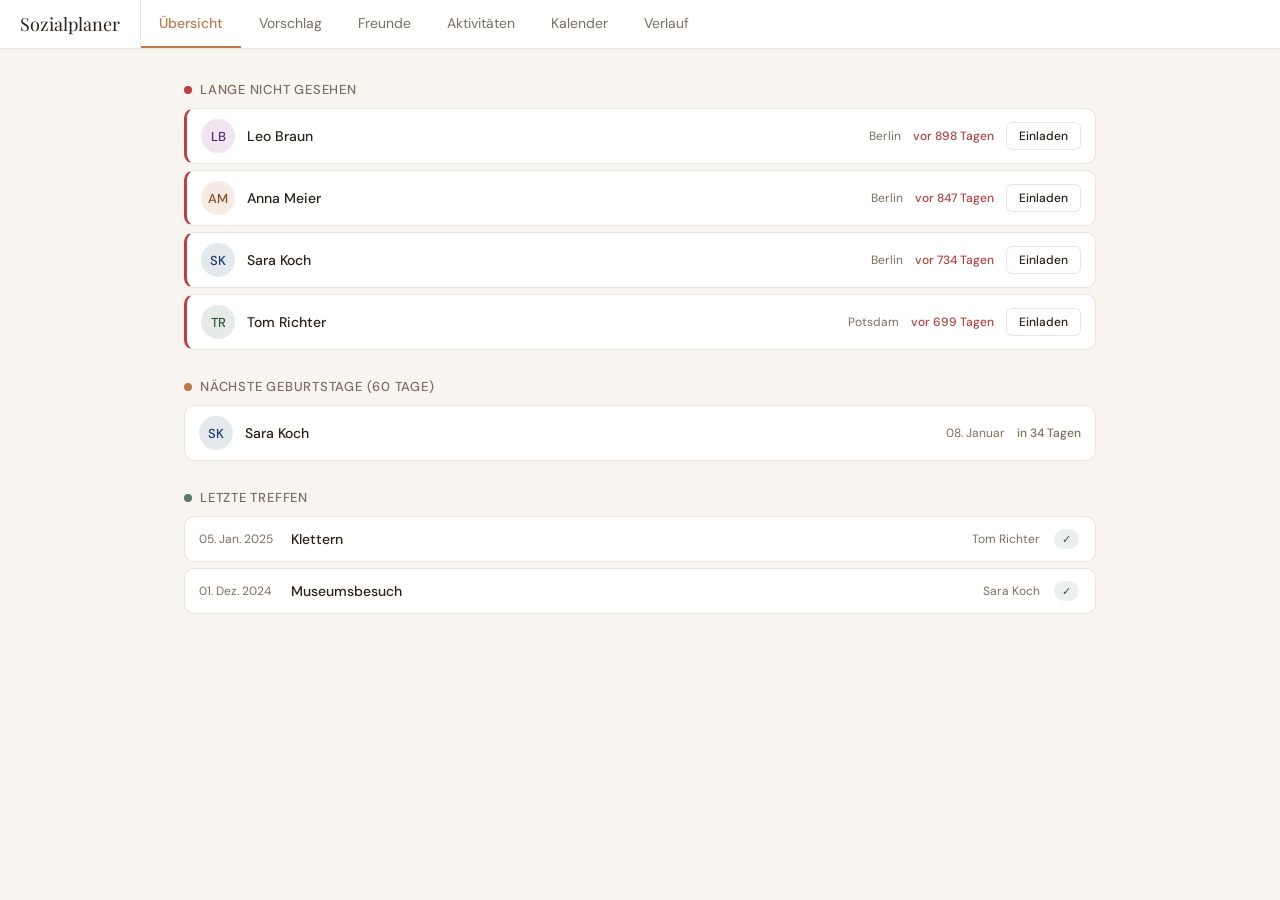
==== social_planner.html @ 6b5e1352 "Sozialplaner App" ====
<!DOCTYPE html>
<html lang="de">
<head>
<meta charset="UTF-8">
<meta name="viewport" content="width=device-width, initial-scale=1.0">
<title>Sozialplaner</title>
<link href="https://fonts.googleapis.com/css2?family=Playfair+Display:wght@400;500&family=DM+Sans:wght@300;400;500&display=swap" rel="stylesheet">
<style>
  :root {
    --bg:#f8f5f0;--surface:#ffffff;--surface2:#f2ede6;
    --border:rgba(60,50,30,0.12);--text:#2a2218;--muted:#7a6e5f;
    --accent:#c0784a;--accent2:#5a7a6a;--accent3:#4a6a8a;
    --danger:#b84040;--warn:#9a6a10;--radius:12px;
    --shadow:0 2px 16px rgba(60,40,10,0.08);
  }
  *{box-sizing:border-box;margin:0;padding:0;}
  body{font-family:'DM Sans',sans-serif;background:var(--bg);color:var(--text);min-height:100vh;}
  nav{background:var(--surface);border-bottom:1px solid var(--border);display:flex;gap:0;position:sticky;top:0;z-index:100;overflow-x:auto;}
  nav button{font-family:'DM Sans',sans-serif;font-size:14px;font-weight:400;padding:14px 18px;border:none;background:none;cursor:pointer;color:var(--muted);border-bottom:2px solid transparent;transition:all .2s;white-space:nowrap;}
  nav button.active{color:var(--accent);border-bottom-color:var(--accent);font-weight:500;}
  nav button:hover:not(.active){color:var(--text);}
  .app-title{font-family:'Playfair Display',serif;font-size:18px;padding:12px 20px;color:var(--text);border-right:1px solid var(--border);display:flex;align-items:center;white-space:nowrap;}
  .page{display:none;padding:24px;max-width:960px;margin:0 auto;}
  .page.active{display:block;}
  .card{background:var(--surface);border:1px solid var(--border);border-radius:var(--radius);padding:20px;box-shadow:var(--shadow);}
  .card-grid{display:grid;grid-template-columns:repeat(auto-fill,minmax(280px,1fr));gap:16px;margin-top:16px;}
  .form-row{display:grid;grid-template-columns:1fr 1fr;gap:12px;margin-bottom:12px;}
  .form-row.full{grid-template-columns:1fr;}
  label{font-size:12px;color:var(--muted);display:block;margin-bottom:4px;font-weight:500;letter-spacing:.03em;text-transform:uppercase;}
  input,select,textarea{width:100%;font-family:'DM Sans',sans-serif;font-size:14px;padding:9px 12px;border:1px solid var(--border);border-radius:8px;background:var(--surface2);color:var(--text);outline:none;transition:border-color .2s;}
  input:focus,select:focus,textarea:focus{border-color:var(--accent);background:var(--surface);}
  textarea{resize:vertical;min-height:72px;}
  .btn{font-family:'DM Sans',sans-serif;font-size:14px;font-weight:500;padding:9px 18px;border-radius:8px;border:1.5px solid var(--border);background:var(--surface);color:var(--text);cursor:pointer;transition:all .15s;}
  .btn:hover{background:var(--surface2);border-color:var(--accent);}
  .btn-primary{background:var(--accent);color:white;border-color:var(--accent);}
  .btn-primary:hover{background:#a8663c;border-color:#a8663c;}
  .btn-sm{font-size:12px;padding:5px 12px;border-radius:6px;}
  .btn-danger{color:var(--danger);border-color:rgba(180,60,60,.25);}
  .btn-danger:hover{background:rgba(180,60,60,.06);}
  .btn-ghost{border-color:transparent;background:none;color:var(--muted);}
  .btn-ghost:hover{background:var(--surface2);color:var(--text);border-color:var(--border);}
  .tag{display:inline-block;font-size:11px;padding:3px 8px;border-radius:20px;margin:2px;font-weight:500;}
  .tag-orange{background:rgba(192,120,74,.12);color:#8a4a20;}
  .tag-green{background:rgba(90,122,106,.12);color:#2a5a3a;}
  .tag-blue{background:rgba(74,106,138,.12);color:#1a3a6a;}
  .tag-gray{background:var(--surface2);color:var(--muted);}
  .tag-red{background:rgba(184,64,64,.10);color:#8a1a1a;}
  .tag-yellow{background:rgba(154,106,16,.10);color:#7a4a08;}
  .person-card{position:relative;}
  .person-avatar{width:40px;height:40px;border-radius:50%;display:flex;align-items:center;justify-content:center;font-weight:500;font-size:15px;margin-bottom:10px;}
  .person-name{font-size:16px;font-weight:500;margin-bottom:2px;}
  .person-meta{font-size:12px;color:var(--muted);line-height:1.8;}
  .person-actions{display:flex;gap:8px;margin-top:12px;flex-wrap:wrap;}
  .activity-title{font-family:'Playfair Display',serif;font-size:18px;margin-bottom:4px;}
  .activity-meta{font-size:12px;color:var(--muted);display:flex;flex-wrap:wrap;gap:12px;margin-bottom:10px;}
  .suggest-hero{text-align:center;padding:28px 24px 12px;}
  .suggest-hero h2{font-family:'Playfair Display',serif;font-size:26px;margin-bottom:6px;}
  .suggest-hero p{color:var(--muted);font-size:14px;}
  .suggest-controls{display:flex;gap:12px;justify-content:center;flex-wrap:wrap;margin:16px 0;}
  .suggest-controls input,.suggest-controls select{max-width:200px;}
  .result-box{background:var(--surface);border:1.5px solid var(--accent);border-radius:var(--radius);padding:24px;margin-top:24px;}
  .result-activity{font-family:'Playfair Display',serif;font-size:22px;color:var(--accent);margin-bottom:16px;}
  .result-people{display:flex;flex-wrap:wrap;gap:10px;margin-top:12px;}
  .person-chip{display:flex;align-items:center;gap:8px;background:var(--surface2);border:1px solid var(--border);border-radius:20px;padding:6px 12px 6px 8px;font-size:13px;cursor:pointer;transition:all .15s;}
  .person-chip:hover{border-color:var(--accent);background:rgba(192,120,74,.06);}
  .chip-avatar{width:26px;height:26px;border-radius:50%;display:flex;align-items:center;justify-content:center;font-size:10px;font-weight:500;}
  .cal-grid{display:grid;grid-template-columns:repeat(7,1fr);gap:6px;}
  .cal-day-name{text-align:center;font-size:11px;color:var(--muted);font-weight:500;padding:4px 0;text-transform:uppercase;letter-spacing:.05em;}
  .cal-day{min-height:64px;border-radius:8px;border:1px solid var(--border);background:var(--surface);padding:6px;font-size:12px;cursor:pointer;transition:border-color .2s;}
  .cal-day:hover{border-color:var(--accent);}
  .cal-day .day-num{font-weight:500;font-size:13px;margin-bottom:4px;}
  .cal-day.today{border-color:var(--accent);}
  .cal-day.other-month{background:var(--surface2);opacity:.5;}
  .cal-day.has-event{background:rgba(192,120,74,.06);}
  .cal-event{background:var(--accent);color:white;border-radius:4px;padding:1px 5px;font-size:10px;margin-bottom:2px;white-space:nowrap;overflow:hidden;text-overflow:ellipsis;}
  .modal-bg{display:none;position:fixed;inset:0;background:rgba(0,0,0,.35);z-index:200;align-items:center;justify-content:center;}
  .modal-bg.open{display:flex;}
  .modal{background:var(--surface);border-radius:var(--radius);padding:28px;max-width:540px;width:95%;max-height:90vh;overflow-y:auto;box-shadow:0 8px 40px rgba(0,0,0,.18);}
  .modal-title{font-family:'Playfair Display',serif;font-size:20px;margin-bottom:20px;}
  .modal-actions{display:flex;gap:10px;justify-content:flex-end;margin-top:20px;flex-wrap:wrap;}
  .section-header{display:flex;justify-content:space-between;align-items:center;margin-bottom:4px;}
  .section-title{font-family:'Playfair Display',serif;font-size:22px;}
  .section-sub{font-size:13px;color:var(--muted);margin-bottom:20px;}
  .days-toggle{display:flex;gap:6px;flex-wrap:wrap;}
  .day-btn{padding:5px 10px;font-size:12px;border-radius:20px;border:1px solid var(--border);background:none;cursor:pointer;font-family:'DM Sans',sans-serif;color:var(--muted);transition:all .15s;}
  .day-btn.sel{background:var(--accent2);color:white;border-color:var(--accent2);}
  .av-0{background:rgba(192,120,74,.15);color:#8a4a20;}
  .av-1{background:rgba(90,122,106,.15);color:#2a5a3a;}
  .av-2{background:rgba(74,106,138,.15);color:#1a3a6a;}
  .av-3{background:rgba(150,90,150,.15);color:#5a2a7a;}
  .av-4{background:rgba(180,140,60,.15);color:#7a5a10;}
  .empty-state{text-align:center;padding:40px;color:var(--muted);font-size:14px;}
  .info-row{display:flex;justify-content:space-between;font-size:13px;padding:6px 0;border-bottom:1px solid var(--border);}
  .info-row:last-child{border-bottom:none;}
  .info-label{color:var(--muted);}
  .badge{display:inline-block;font-size:11px;padding:2px 8px;border-radius:4px;font-weight:500;}
  .badge-partner{background:rgba(90,122,106,.12);color:#2a5a3a;}
  .badge-solo{background:rgba(74,106,138,.12);color:#1a3a6a;}
  /* DASHBOARD */
  .dash-section{margin-bottom:28px;}
  .dash-title{font-size:13px;font-weight:500;color:var(--muted);letter-spacing:.06em;text-transform:uppercase;margin-bottom:10px;display:flex;align-items:center;gap:8px;}
  .overdue-list{display:flex;flex-direction:column;gap:6px;}
  .overdue-row{display:flex;align-items:center;gap:12px;background:var(--surface);border:1px solid var(--border);border-radius:10px;padding:10px 14px;transition:border-color .15s;}
  .overdue-row:hover{border-color:var(--accent);}
  .overdue-row.urgent{border-left:3px solid var(--danger);}
  .overdue-row.warn{border-left:3px solid #d4960a;}
  .overdue-name{font-size:14px;font-weight:500;flex:1;}
  .overdue-city{font-size:12px;color:var(--muted);}
  .overdue-days{font-size:12px;font-weight:500;}
  .overdue-days.urgent{color:var(--danger);}
  .overdue-days.warn{color:var(--warn);}
  .overdue-days.ok{color:var(--muted);}
  /* LOG */
  .log-entry{border:1px solid var(--border);border-radius:10px;padding:14px;margin-bottom:10px;background:var(--surface);}
  .log-entry.done{opacity:.55;}
  .log-date{font-size:12px;color:var(--muted);margin-bottom:3px;}
  .log-activity{font-weight:500;font-size:14px;margin-bottom:3px;}
  .log-people{font-size:12px;color:var(--muted);}
  .log-note{font-size:13px;margin-top:6px;padding-top:6px;border-top:1px solid var(--border);}
  .log-actions{display:flex;gap:8px;margin-top:10px;align-items:center;}
  .check-done{width:16px;height:16px;accent-color:var(--accent2);cursor:pointer;}
</style>
</head>
<body>
<nav>
  <div class="app-title">Sozialplaner</div>
  <button class="active" onclick="switchPage('home',this)">Übersicht</button>
  <button onclick="switchPage('suggest',this)">Vorschlag</button>
  <button onclick="switchPage('friends',this)">Freunde</button>
  <button onclick="switchPage('activities',this)">Aktivitäten</button>
  <button onclick="switchPage('calendar',this)">Kalender</button>
  <button onclick="switchPage('log',this)">Verlauf</button>
</nav>

<!-- HOME -->
<div id="page-home" class="page active">
  <div style="padding-top:8px;">
    <div class="dash-section">
      <div class="dash-title"><span style="width:8px;height:8px;border-radius:50%;background:var(--danger);display:inline-block;"></span>Lange nicht gesehen</div>
      <div id="overdue-list" class="overdue-list"></div>
    </div>
    <div class="dash-section">
      <div class="dash-title"><span style="width:8px;height:8px;border-radius:50%;background:var(--accent);display:inline-block;"></span>Nächste Geburtstage (60 Tage)</div>
      <div id="bday-list" class="overdue-list"></div>
    </div>
    <div class="dash-section">
      <div class="dash-title"><span style="width:8px;height:8px;border-radius:50%;background:var(--accent2);display:inline-block;"></span>Letzte Treffen</div>
      <div id="recent-list" class="overdue-list"></div>
    </div>
  </div>
</div>

<!-- SUGGEST -->
<div id="page-suggest" class="page">
  <div class="suggest-hero">
    <h2>Was machen wir heute?</h2>
    <p>Gib ein Datum ein und lass dich überraschen.</p>
  </div>
  <div class="suggest-controls">
    <div><label>Datum</label><input type="date" id="s-date"/></div>
    <div><label>Energie</label><select id="s-energy"><option value="">Egal</option><option value="low">Entspannt</option><option value="medium">Aktiv</option><option value="high">Aufwändig</option></select></div>
    <div><label>Budget (max €)</label><input type="number" id="s-budget" placeholder="z.B. 50" style="max-width:120px;"/></div>
    <div style="display:flex;flex-direction:column;justify-content:flex-end;">
      <label style="display:flex;align-items:center;gap:8px;cursor:pointer;text-transform:none;letter-spacing:0;font-size:13px;color:var(--text);">
        <input type="checkbox" id="s-prioritize" style="width:auto;accent-color:var(--accent);" checked>
        Lange nicht gesehen priorisieren
      </label>
    </div>
  </div>
  <div style="text-align:center;">
    <button class="btn btn-primary" onclick="generateSuggestion()">Vorschlag generieren</button>
  </div>
  <div id="suggest-result" style="display:none;" class="result-box">
    <div id="res-activity" class="result-activity"></div>
    <div style="display:grid;grid-template-columns:1fr 1fr;gap:16px;margin-bottom:16px;">
      <div>
        <div class="info-row"><span class="info-label">Ort</span><span id="res-location"></span></div>
        <div class="info-row"><span class="info-label">Budget</span><span id="res-budget"></span></div>
        <div class="info-row"><span class="info-label">Personen</span><span id="res-persons"></span></div>
        <div class="info-row"><span class="info-label">Energie</span><span id="res-energy-lbl"></span></div>
      </div>
      <div>
        <div style="font-size:12px;color:var(--muted);margin-bottom:6px;font-weight:500;letter-spacing:.03em;text-transform:uppercase;">Todos</div>
        <div id="res-todos" style="font-size:13px;line-height:1.8;"></div>
      </div>
    </div>
    <div style="display:flex;justify-content:space-between;align-items:center;margin-bottom:8px;">
      <div style="font-size:12px;color:var(--muted);font-weight:500;letter-spacing:.03em;text-transform:uppercase;">Einzuladen <span style="font-weight:400;font-size:11px;">— klicken zum Tauschen</span></div>
      <button class="btn btn-ghost btn-sm" onclick="generateSuggestion()">↺ Neu würfeln</button>
    </div>
    <div id="res-people" class="result-people"></div>
    <div style="margin-top:16px;display:flex;gap:10px;justify-content:flex-end;">
      <button class="btn btn-sm btn-primary" onclick="saveToCalendar()">In Kalender eintragen</button>
    </div>
  </div>
</div>

<!-- FRIENDS -->
<div id="page-friends" class="page">
  <div class="section-header">
    <div><div class="section-title">Freunde</div><div class="section-sub">Alle Kontakte.</div></div>
    <button class="btn btn-primary" onclick="openPersonModal()">+ Hinzufügen</button>
  </div>
  <div id="friends-grid" class="card-grid"></div>
</div>

<!-- ACTIVITIES -->
<div id="page-activities" class="page">
  <div class="section-header">
    <div><div class="section-title">Aktivitäten</div><div class="section-sub">Ideen für gemeinsame Unternehmungen.</div></div>
    <button class="btn btn-primary" onclick="openActivityModal()">+ Hinzufügen</button>
  </div>
  <div id="activities-grid" class="card-grid"></div>
</div>

<!-- CALENDAR -->
<div id="page-calendar" class="page">
  <div style="display:flex;justify-content:space-between;align-items:center;margin-bottom:16px;">
    <button class="btn btn-sm" onclick="calPrev()">← Zurück</button>
    <div class="section-title" id="cal-month-title"></div>
    <button class="btn btn-sm" onclick="calNext()">Weiter →</button>
  </div>
  <div class="card">
    <div class="cal-grid">
      <div class="cal-day-name">Mo</div><div class="cal-day-name">Di</div><div class="cal-day-name">Mi</div>
      <div class="cal-day-name">Do</div><div class="cal-day-name">Fr</div><div class="cal-day-name">Sa</div><div class="cal-day-name">So</div>
    </div>
    <div class="cal-grid" id="cal-grid" style="margin-top:6px;"></div>
  </div>
  <div id="day-detail" style="display:none;margin-top:16px;" class="card"><div id="day-detail-content"></div></div>
</div>

<!-- LOG -->
<div id="page-log" class="page">
  <div class="section-header">
    <div><div class="section-title">Verlauf</div><div class="section-sub">Alle Treffen — abhaken, filtern, kommentieren.</div></div>
    <button class="btn btn-primary" onclick="openCalModalForDate('')">+ Treffen eintragen</button>
  </div>
  <div style="display:flex;gap:10px;margin-bottom:16px;flex-wrap:wrap;">
    <select id="log-filter-person" onchange="renderLog()" style="max-width:180px;"><option value="">Alle Personen</option></select>
    <select id="log-filter-activity" onchange="renderLog()" style="max-width:180px;"><option value="">Alle Aktivitäten</option></select>
    <select id="log-filter-done" onchange="renderLog()" style="max-width:160px;"><option value="">Alle Status</option><option value="open">Offen</option><option value="done">Abgehakt</option></select>
  </div>
  <div id="log-list"></div>
</div>

<!-- PERSON MODAL -->
<div class="modal-bg" id="person-modal">
  <div class="modal">
    <div class="modal-title" id="person-modal-title">Freund hinzufügen</div>
    <input type="hidden" id="p-id"/>
    <div class="form-row">
      <div><label>Name *</label><input id="p-name" placeholder="Vorname Nachname"/></div>
      <div><label>Geburtstag</label><input id="p-birthday" type="date"/></div>
    </div>
    <div class="form-row">
      <div><label>Wohnort</label><input id="p-city" placeholder="Stadt"/></div>
      <div><label>Einladen mit</label>
        <select id="p-partner"><option value="solo">Alleine</option><option value="partner">Mit Partner</option><option value="either">Flexibel</option></select>
      </div>
    </div>
    <div class="form-row full" style="margin-bottom:10px;">
      <label>Bevorzugte Wochentage</label>
      <div class="days-toggle" id="p-days">
        <button type="button" class="day-btn" data-day="Mo">Mo</button>
        <button type="button" class="day-btn" data-day="Di">Di</button>
        <button type="button" class="day-btn" data-day="Mi">Mi</button>
        <button type="button" class="day-btn" data-day="Do">Do</button>
        <button type="button" class="day-btn" data-day="Fr">Fr</button>
        <button type="button" class="day-btn" data-day="Sa">Sa</button>
        <button type="button" class="day-btn" data-day="So">So</button>
      </div>
    </div>
    <div class="form-row full"><label>Notizen</label><textarea id="p-notes" placeholder="Interessen, Besonderheiten..."></textarea></div>
    <div class="modal-actions">
      <button class="btn" onclick="closeModal('person-modal')">Abbrechen</button>
      <button class="btn btn-primary" onclick="savePerson()">Speichern</button>
    </div>
  </div>
</div>

<!-- ACTIVITY MODAL -->
<div class="modal-bg" id="activity-modal">
  <div class="modal">
    <div class="modal-title" id="activity-modal-title">Aktivität hinzufügen</div>
    <input type="hidden" id="a-id"/>
    <div class="form-row">
      <div><label>Name *</label><input id="a-name" placeholder="z.B. Klettern gehen"/></div>
      <div><label>Ort</label><input id="a-location" placeholder="z.B. Kletterhalle Berlin"/></div>
    </div>
    <div class="form-row">
      <div><label>Budget/Person (€)</label><input id="a-budget" type="number" placeholder="20"/></div>
      <div><label>Energie</label><select id="a-energy"><option value="low">Entspannt</option><option value="medium">Aktiv</option><option value="high">Aufwändig</option></select></div>
    </div>
    <div class="form-row">
      <div><label>Min. Personen</label><input id="a-min" type="number" placeholder="2" min="1"/></div>
      <div><label>Max. Personen</label><input id="a-max" type="number" placeholder="6" min="1"/></div>
    </div>
    <div class="form-row">
      <div><label>Dauer (h)</label><input id="a-duration" type="number" placeholder="2" step="0.5"/></div>
      <div><label>Indoor/Outdoor</label><select id="a-inout"><option value="indoor">Indoor</option><option value="outdoor">Outdoor</option><option value="both">Beides</option></select></div>
    </div>
    <div class="form-row full"><label>Tags (kommagetrennt)</label><input id="a-tags" placeholder="Sport, Sommer, Gruppe"/></div>
    <div class="form-row full"><label>Todos / Ressourcen</label><textarea id="a-todos" placeholder="Was wird benötigt?"></textarea></div>
    <div class="modal-actions">
      <button class="btn" onclick="closeModal('activity-modal')">Abbrechen</button>
      <button class="btn btn-primary" onclick="saveActivity()">Speichern</button>
    </div>
  </div>
</div>

<!-- CAL / LOG EVENT MODAL -->
<div class="modal-bg" id="cal-modal">
  <div class="modal">
    <div class="modal-title">Treffen eintragen</div>
    <div class="form-row full"><label>Datum</label><input id="ce-date" type="date"/></div>
    <div class="form-row full"><label>Aktivität</label><select id="ce-activity"></select></div>
    <div class="form-row full">
      <label>Teilnehmer</label>
      <div id="ce-people" style="display:flex;flex-wrap:wrap;gap:8px;margin-top:4px;"></div>
    </div>
    <div class="form-row full"><label>Notiz / Wie war's?</label><textarea id="ce-note" placeholder="Was war besonders? Stimmung, Highlights..."></textarea></div>
    <div id="gcal-status" style="display:none;font-size:13px;padding:8px 12px;border-radius:8px;margin-bottom:8px;"></div>
    <div class="modal-actions">
      <button class="btn" onclick="closeModal('cal-modal')">Abbrechen</button>
      <button class="btn" onclick="exportICS()">📅 ICS</button>
      <button class="btn" onclick="saveToGoogleCal()" style="background:#4285f4;color:white;border-color:#4285f4;">G Google Cal</button>
      <button class="btn btn-primary" onclick="saveCalEvent()">Lokal speichern</button>
    </div>
  </div>
</div>

<!-- SWAP MODAL -->
<div class="modal-bg" id="swap-modal">
  <div class="modal">
    <div class="modal-title">Person tauschen</div>
    <div id="swap-list" style="display:flex;flex-direction:column;gap:8px;"></div>
    <div class="modal-actions"><button class="btn" onclick="closeModal('swap-modal')">Abbrechen</button></div>
  </div>
</div>

<!-- HISTORY MODAL -->
<div class="modal-bg" id="history-modal">
  <div class="modal">
    <div class="modal-title" id="history-modal-title">Verlauf</div>
    <div id="history-content"></div>
    <div class="modal-actions"><button class="btn btn-primary" onclick="closeModal('history-modal')">Schließen</button></div>
  </div>
</div>

<script>
let db={friends:[],activities:[],events:[]};
try{const s=localStorage.getItem('sozialplaner');if(s)db=JSON.parse(s);}catch(e){}
function save(){try{localStorage.setItem('sozialplaner',JSON.stringify(db));}catch(e){}}

if(!db.friends.length){
  db.friends=[
    {id:1,name:'Anna Meier',birthday:'1992-03-15',city:'Berlin',partner:'partner',days:['Sa','So'],notes:'Liebt Outdoor, kein Fleisch',lastSeen:'2024-08-10'},
    {id:2,name:'Tom Richter',birthday:'1990-07-22',city:'Potsdam',partner:'solo',days:['Fr','Sa'],notes:'Sportbegeistert',lastSeen:'2025-01-05'},
    {id:3,name:'Sara Koch',birthday:'1995-01-08',city:'Berlin',partner:'either',days:['Mi','Sa','So'],notes:'Kulturinteressiert',lastSeen:'2024-12-01'},
    {id:4,name:'Leo Braun',birthday:'1988-09-30',city:'Berlin',partner:'partner',days:['Sa','So'],notes:'Familie, selten unter der Woche',lastSeen:'2024-06-20'},
  ];
  db.activities=[
    {id:1,name:'Picknick im Park',location:'Tiergarten Berlin',budget:15,energy:'low',min:2,max:10,duration:3,inout:'outdoor',tags:['Sommer','Entspannt'],todos:'Decke, Essen & Trinken, Wetter prüfen'},
    {id:2,name:'Klettern',location:'Kletterhalle Berlin',budget:20,energy:'high',min:2,max:4,duration:2,inout:'indoor',tags:['Sport','Ganzjährig'],todos:'Anmeldung, Sportschuhe'},
    {id:3,name:'Museumsbesuch',location:'Museumsinsel',budget:18,energy:'low',min:1,max:8,duration:3,inout:'indoor',tags:['Kultur','Regen'],todos:'Tickets im Voraus'},
    {id:4,name:'Kochen & Spieleabend',location:'bei jemandem zuhause',budget:25,energy:'low',min:3,max:8,duration:4,inout:'indoor',tags:['Gemütlich','Wochenende'],todos:'Rezept, Zutaten, Spiele'},
  ];
  db.events=[
    {id:101,date:'2025-01-05',activityId:2,activityName:'Klettern',peopleIds:[2],people:'Tom Richter',note:'Super Abend!',done:true},
    {id:102,date:'2024-12-01',activityId:3,activityName:'Museumsbesuch',peopleIds:[3],people:'Sara Koch',note:'',done:true},
  ];
  save();
}

const avCols=['av-0','av-1','av-2','av-3','av-4'];
function ini(n){return n.split(' ').map(w=>w[0]).join('').slice(0,2).toUpperCase();}
function avc(id){return avCols[(id-1)%avCols.length];}
function elab(e){return e==='low'?'Entspannt':e==='medium'?'Aktiv':'Aufwändig';}
function iolab(v){return v==='indoor'?'Indoor':v==='outdoor'?'Outdoor':'Indoor/Outdoor';}
function dSince(d){if(!d)return 9999;return Math.floor((Date.now()-new Date(d).getTime())/86400000);}
function fmtDate(d){if(!d)return'Nie';return new Date(d).toLocaleDateString('de-DE',{day:'2-digit',month:'short',year:'numeric'});}

function switchPage(id,btn){
  document.querySelectorAll('.page').forEach(p=>p.classList.remove('active'));
  document.querySelectorAll('nav button').forEach(b=>b.classList.remove('active'));
  document.getElementById('page-'+id).classList.add('active');
  if(btn)btn.classList.add('active');
  if(id==='home')renderHome();
  if(id==='friends')renderFriends();
  if(id==='activities')renderActivities();
  if(id==='calendar')renderCalendar();
  if(id==='log')renderLog();
}

// HOME
function renderHome(){
  const sorted=[...db.friends].sort((a,b)=>dSince(a.lastSeen)-dSince(b.lastSeen)).reverse();
  const overdueEl=document.getElementById('overdue-list');
  if(!sorted.length){overdueEl.innerHTML='<div class="empty-state">Noch keine Freunde eingetragen.</div>';return;}
  overdueEl.innerHTML=sorted.map(f=>{
    const days=dSince(f.lastSeen);
    const cls=days>90?'urgent':days>30?'warn':'ok';
    const label=f.lastSeen?`vor ${days} Tagen`:'Noch nie';
    return`<div class="overdue-row ${cls}">
      <div class="person-avatar ${avc(f.id)}" style="width:34px;height:34px;font-size:13px;margin:0;flex-shrink:0;">${ini(f.name)}</div>
      <div class="overdue-name">${f.name}</div>
      <div class="overdue-city">${f.city||''}</div>
      <div class="overdue-days ${cls}">${label}</div>
      <button class="btn btn-sm" onclick="quickPlan(${f.id})">Einladen</button>
    </div>`;
  }).join('');

  const bdayEl=document.getElementById('bday-list');
  const now=Date.now();
  const bf=db.friends.filter(f=>f.birthday).map(f=>{
    const b=new Date(f.birthday);
    const next=new Date(new Date().getFullYear(),b.getMonth(),b.getDate());
    if(next<new Date())next.setFullYear(next.getFullYear()+1);
    return{...f,daysUntil:Math.ceil((next-now)/86400000)};
  }).filter(f=>f.daysUntil<=60).sort((a,b)=>a.daysUntil-b.daysUntil);
  if(!bf.length)bdayEl.innerHTML='<div style="font-size:13px;color:var(--muted);padding:6px 0;">Keine Geburtstage in den nächsten 60 Tagen.</div>';
  else bdayEl.innerHTML=bf.map(f=>{
    const lbl=f.daysUntil===0?'Heute!':f.daysUntil===1?'Morgen':`in ${f.daysUntil} Tagen`;
    const cls=f.daysUntil<=3?'urgent':f.daysUntil<=14?'warn':'ok';
    return`<div class="overdue-row ${cls}">
      <div class="person-avatar ${avc(f.id)}" style="width:34px;height:34px;font-size:13px;margin:0;flex-shrink:0;">${ini(f.name)}</div>
      <div class="overdue-name">${f.name}</div>
      <div class="overdue-city">${new Date(f.birthday).toLocaleDateString('de-DE',{day:'2-digit',month:'long'})}</div>
      <div class="overdue-days ${cls}">${lbl}</div>
    </div>`;
  }).join('');

  const recentEl=document.getElementById('recent-list');
  const recent=[...db.events].sort((a,b)=>b.date.localeCompare(a.date)).slice(0,6);
  if(!recent.length)recentEl.innerHTML='<div style="font-size:13px;color:var(--muted);padding:6px 0;">Noch keine Treffen eingetragen.</div>';
  else recentEl.innerHTML=recent.map(e=>`<div class="overdue-row">
    <div style="font-size:12px;color:var(--muted);min-width:80px;">${fmtDate(e.date)}</div>
    <div style="flex:1;font-size:14px;font-weight:500;">${e.activityName}</div>
    <div style="font-size:12px;color:var(--muted);">${e.people||'–'}</div>
    ${e.done?'<span class="tag tag-green">✓</span>':'<span class="tag tag-yellow">offen</span>'}
  </div>`).join('');
}

function quickPlan(fid){
  switchPage('suggest',document.querySelectorAll('nav button')[2]);
  setTimeout(()=>generateSuggestion([fid]),50);
}

// FRIENDS
function renderFriends(){
  const grid=document.getElementById('friends-grid');
  if(!db.friends.length){grid.innerHTML='<div class="empty-state">Noch keine Freunde.</div>';return;}
  grid.innerHTML=db.friends.map(f=>{
    const bday=f.birthday?new Date(f.birthday):null;
    const bdayStr=bday?bday.toLocaleDateString('de-DE',{day:'2-digit',month:'long'}):'–';
    const plbl=f.partner==='partner'?'mit Partner':f.partner==='solo'?'alleine':'flexibel';
    const pcls=f.partner==='partner'?'badge-partner':f.partner==='solo'?'badge-solo':'tag-gray';
    const days2=(f.days||[]).map(d=>`<span class="tag tag-gray">${d}</span>`).join('');
    const since=dSince(f.lastSeen);
    const scls=since>90?'tag-red':since>30?'tag-yellow':'tag-green';
    const slbl=f.lastSeen?`vor ${since}T`:'Nie';
    const ec=db.events.filter(e=>(e.peopleIds||[]).includes(f.id)).length;
    return`<div class="card person-card">
      <div style="display:flex;justify-content:space-between;align-items:flex-start;">
        <div class="person-avatar ${avc(f.id)}">${ini(f.name)}</div>
        <span class="tag ${scls}">${slbl}</span>
      </div>
      <div class="person-name">${f.name}</div>
      <div class="person-meta">🎂 ${bdayStr}<br>📍 ${f.city||'–'}<br>Treffen: ${ec}×</div>
      <div style="margin:8px 0;">${days2}</div>
      <span class="badge ${pcls}">${plbl}</span>
      ${f.notes?`<div style="margin-top:10px;font-size:12px;color:var(--muted);border-top:1px solid var(--border);padding-top:8px;">${f.notes}</div>`:''}
      <div class="person-actions">
        <button class="btn btn-sm" onclick="openPersonModal(${f.id})">Bearbeiten</button>
        <button class="btn btn-sm" onclick="showHistory(${f.id})">Verlauf</button>
        <button class="btn btn-sm btn-danger" onclick="deletePerson(${f.id})">Entfernen</button>
      </div>
    </div>`;
  }).join('');
}

function showHistory(id){
  const f=db.friends.find(x=>x.id===id);
  const evs=db.events.filter(e=>(e.peopleIds||[]).includes(id)).sort((a,b)=>b.date.localeCompare(a.date));
  document.getElementById('history-modal-title').textContent=f.name+' – Verlauf';
  document.getElementById('history-content').innerHTML=evs.length
    ?evs.map(e=>`<div class="log-entry ${e.done?'done':''}">
        <div class="log-date">${fmtDate(e.date)}</div>
        <div class="log-activity">${e.activityName}</div>
        ${e.note?`<div class="log-note">${e.note}</div>`:''}
        ${e.done?'<span class="tag tag-green">✓ Abgehakt</span>':'<span class="tag tag-yellow">offen</span>'}
      </div>`).join('')
    :'<div style="font-size:13px;color:var(--muted);">Noch keine Treffen eingetragen.</div>';
  document.getElementById('history-modal').classList.add('open');
}

function openPersonModal(id){
  const f=id?db.friends.find(x=>x.id===id):null;
  document.getElementById('person-modal-title').textContent=f?'Freund bearbeiten':'Freund hinzufügen';
  document.getElementById('p-id').value=f?f.id:'';
  document.getElementById('p-name').value=f?f.name:'';
  document.getElementById('p-birthday').value=f?(f.birthday||''):'';
  document.getElementById('p-city').value=f?(f.city||''):'';
  document.getElementById('p-partner').value=f?(f.partner||'solo'):'solo';
  document.getElementById('p-notes').value=f?(f.notes||''):'';
  document.querySelectorAll('#p-days .day-btn').forEach(btn=>{
    btn.classList.toggle('sel',f&&(f.days||[]).includes(btn.dataset.day));
    btn.onclick=()=>btn.classList.toggle('sel');
  });
  document.getElementById('person-modal').classList.add('open');
}

function savePerson(){
  const name=document.getElementById('p-name').value.trim();
  if(!name){alert('Name ist Pflichtfeld.');return;}
  const days=[...document.querySelectorAll('#p-days .day-btn.sel')].map(b=>b.dataset.day);
  const eid=parseInt(document.getElementById('p-id').value);
  const ex=db.friends.find(x=>x.id===eid);
  const obj={id:eid||Date.now(),name,birthday:document.getElementById('p-birthday').value,
    city:document.getElementById('p-city').value,partner:document.getElementById('p-partner').value,
    days,notes:document.getElementById('p-notes').value,lastSeen:ex?.lastSeen||null};
  const idx=db.friends.findIndex(x=>x.id===obj.id);
  if(idx>=0)db.friends[idx]=obj;else db.friends.push(obj);
  save();closeModal('person-modal');renderFriends();
}

function deletePerson(id){
  if(!confirm('Freund wirklich entfernen?'))return;
  db.friends=db.friends.filter(x=>x.id!==id);save();renderFriends();
}

// ACTIVITIES
function renderActivities(){
  const grid=document.getElementById('activities-grid');
  if(!db.activities.length){grid.innerHTML='<div class="empty-state">Noch keine Aktivitäten.</div>';return;}
  grid.innerHTML=db.activities.map(a=>{
    const tags=(a.tags||[]).map(t=>`<span class="tag tag-orange">${t}</span>`).join('');
    const uc=db.events.filter(e=>e.activityId===a.id).length;
    return`<div class="card">
      <div class="activity-title">${a.name}</div>
      <div class="activity-meta">
        <span>📍 ${a.location||'–'}</span><span>💶 ${a.budget?a.budget+'€/P.':'–'}</span>
        <span>👥 ${a.min||1}–${a.max||'∞'}</span><span>⏱ ${a.duration||'?'}h</span>
        <span style="color:var(--accent2);">✓ ${uc}×</span>
      </div>
      <div style="margin-bottom:8px;">
        <span class="tag ${a.energy==='low'?'tag-green':a.energy==='high'?'tag-orange':'tag-blue'}">${elab(a.energy)}</span>
        <span class="tag tag-gray">${iolab(a.inout)}</span>${tags}
      </div>
      ${a.todos?`<div style="font-size:12px;color:var(--muted);border-top:1px solid var(--border);padding-top:8px;"><strong style="font-weight:500;">Todos:</strong> ${a.todos}</div>`:''}
      <div class="person-actions" style="margin-top:12px;">
        <button class="btn btn-sm" onclick="openActivityModal(${a.id})">Bearbeiten</button>
        <button class="btn btn-sm btn-danger" onclick="deleteActivity(${a.id})">Entfernen</button>
      </div>
    </div>`;
  }).join('');
}

function openActivityModal(id){
  const a=id?db.activities.find(x=>x.id===id):null;
  document.getElementById('activity-modal-title').textContent=a?'Aktivität bearbeiten':'Aktivität hinzufügen';
  document.getElementById('a-id').value=a?a.id:'';
  document.getElementById('a-name').value=a?a.name:'';
  document.getElementById('a-location').value=a?(a.location||''):'';
  document.getElementById('a-budget').value=a?(a.budget||''):'';
  document.getElementById('a-energy').value=a?(a.energy||'low'):'low';
  document.getElementById('a-min').value=a?(a.min||''):'';
  document.getElementById('a-max').value=a?(a.max||''):'';
  document.getElementById('a-duration').value=a?(a.duration||''):'';
  document.getElementById('a-inout').value=a?(a.inout||'indoor'):'indoor';
  document.getElementById('a-tags').value=a?(a.tags||[]).join(', '):'';
  document.getElementById('a-todos').value=a?(a.todos||''):'';
  document.getElementById('activity-modal').classList.add('open');
}

function saveActivity(){
  const name=document.getElementById('a-name').value.trim();
  if(!name){alert('Name ist Pflichtfeld.');return;}
  const tags=document.getElementById('a-tags').value.split(',').map(t=>t.trim()).filter(Boolean);
  const eid=parseInt(document.getElementById('a-id').value);
  const obj={id:eid||Date.now(),name,location:document.getElementById('a-location').value,
    budget:parseFloat(document.getElementById('a-budget').value)||0,energy:document.getElementById('a-energy').value,
    min:parseInt(document.getElementById('a-min').value)||1,max:parseInt(document.getElementById('a-max').value)||99,
    duration:parseFloat(document.getElementById('a-duration').value)||0,
    inout:document.getElementById('a-inout').value,tags,todos:document.getElementById('a-todos').value};
  const idx=db.activities.findIndex(x=>x.id===obj.id);
  if(idx>=0)db.activities[idx]=obj;else db.activities.push(obj);
  save();closeModal('activity-modal');renderActivities();
}

function deleteActivity(id){
  if(!confirm('Aktivität löschen?'))return;
  db.activities=db.activities.filter(x=>x.id!==id);save();renderActivities();
}

// SUGGEST
let lastSugg=null,swapIdx=null;

function generateSuggestion(forceIds){
  if(!db.activities.length||!db.friends.length){alert('Bitte zuerst Freunde und Aktivitäten anlegen.');return;}
  const energy=document.getElementById('s-energy').value;
  const budget=parseFloat(document.getElementById('s-budget').value)||Infinity;
  const prio=document.getElementById('s-prioritize').checked;
  let cands=db.activities.filter(a=>{
    if(energy&&a.energy!==energy)return false;
    if(a.budget&&a.budget>budget)return false;
    return true;
  });
  if(!cands.length)cands=[...db.activities];
  const act=cands[Math.floor(Math.random()*cands.length)];
  const dateVal=document.getElementById('s-date').value;
  let dayName=null;
  if(dateVal){const d=new Date(dateVal);dayName=['So','Mo','Di','Mi','Do','Fr','Sa'][d.getDay()];}
  let pool=db.friends.filter(f=>{
    if(dayName&&(f.days||[]).length>0&&!(f.days||[]).includes(dayName))return false;
    return true;
  });
  if(!pool.length)pool=[...db.friends];
  if(prio)pool=[...pool].sort((a,b)=>dSince(a.lastSeen)-dSince(b.lastSeen)).reverse();
  else pool=pool.sort(()=>Math.random()-.5);
  const maxP=Math.min((act.max||99)-1,pool.length);
  const minP=Math.max((act.min||1)-1,1);
  let count=minP+Math.floor(Math.random()*Math.max(1,maxP-minP+1));
  let invited=[];
  if(forceIds){
    forceIds.forEach(fid=>{const f=db.friends.find(x=>x.id===fid);if(f)invited.push(f);});
    pool=pool.filter(f=>!forceIds.includes(f.id));
  }
  for(let i=invited.length;i<Math.min(count,invited.length+pool.length);i++)invited.push(pool[i-invited.length]);
  lastSugg={activity:act,invited:[...invited],date:dateVal};
  renderSuggResult();
}

function renderSuggResult(){
  const{activity:act,invited}=lastSugg;
  document.getElementById('res-activity').textContent=act.name;
  document.getElementById('res-location').textContent=act.location||'–';
  document.getElementById('res-budget').textContent=act.budget?act.budget+'€ / Person':'–';
  document.getElementById('res-persons').textContent=`${act.min||1}–${act.max||'∞'} Personen`;
  document.getElementById('res-energy-lbl').textContent=elab(act.energy);
  document.getElementById('res-todos').innerHTML=(act.todos||'Keine Todos').replace(/\n/g,'<br>');
  document.getElementById('res-people').innerHTML=invited.map((f,i)=>{
    const pn=f.partner==='partner'?' <span style="font-size:11px;color:var(--muted);">+Partner</span>':'';
    const d=dSince(f.lastSeen);
    const ut=d>90?`<span class="tag tag-red" style="font-size:10px;padding:1px 5px;">${d}T.</span>`:
              d>30?`<span class="tag tag-yellow" style="font-size:10px;padding:1px 5px;">${d}T.</span>`:'';
    return`<div class="person-chip" onclick="openSwap(${i})" title="Klicken zum Tauschen">
      <div class="chip-avatar ${avc(f.id)}">${ini(f.name)}</div>
      <span>${f.name}${pn}</span>${ut}
      <span style="font-size:11px;color:var(--muted);">⇄</span>
    </div>`;
  }).join('');
  document.getElementById('suggest-result').style.display='block';
}

function openSwap(index){
  swapIdx=index;
  const cur=lastSugg.invited[index];
  const alreadyIn=lastSugg.invited.map(f=>f.id);
  const alts=db.friends.filter(f=>f.id!==cur.id&&!alreadyIn.includes(f.id));
  if(!alts.length){alert('Keine weiteren Freunde verfügbar.');return;}
  document.getElementById('swap-list').innerHTML=`
    <div style="font-size:13px;color:var(--muted);margin-bottom:8px;">Tausche <strong style="font-weight:500;">${cur.name}</strong> gegen:</div>
    ${alts.sort((a,b)=>dSince(a.lastSeen)-dSince(b.lastSeen)).reverse().map(f=>{
      const d=dSince(f.lastSeen);const cls=d>90?'tag-red':d>30?'tag-yellow':'tag-green';
      return`<div class="overdue-row" style="cursor:pointer;" onclick="doSwap(${f.id})">
        <div class="person-avatar ${avc(f.id)}" style="width:32px;height:32px;font-size:12px;margin:0;flex-shrink:0;">${ini(f.name)}</div>
        <div style="flex:1;font-size:14px;font-weight:500;">${f.name}</div>
        <div style="font-size:12px;color:var(--muted);">${f.city||''}</div>
        <span class="tag ${cls}">${f.lastSeen?'vor '+d+'T.':'Nie'}</span>
      </div>`;
    }).join('')}`;
  document.getElementById('swap-modal').classList.add('open');
}

function doSwap(newId){
  const nf=db.friends.find(f=>f.id===newId);
  if(nf&&swapIdx!==null){lastSugg.invited[swapIdx]=nf;closeModal('swap-modal');renderSuggResult();}
}

function saveToCalendar(){
  if(!lastSugg)return;
  const{activity:act,invited,date}=lastSugg;
  document.getElementById('ce-date').value=date||'';
  document.getElementById('ce-activity').innerHTML=db.activities.map(a=>`<option value="${a.id}" ${a.id===act.id?'selected':''}>${a.name}</option>`).join('');
  document.getElementById('ce-people').innerHTML=db.friends.map(f=>`<label style="display:flex;align-items:center;gap:6px;font-size:13px;cursor:pointer;">
    <input type="checkbox" value="${f.id}" ${invited.some(x=>x.id===f.id)?'checked':''} style="width:auto;accent-color:var(--accent);"> ${f.name}
  </label>`).join('');
  document.getElementById('ce-note').value='';
  document.getElementById('gcal-status').style.display='none';
  document.getElementById('cal-modal').classList.add('open');
}

// CALENDAR
let calY=new Date().getFullYear(),calM=new Date().getMonth();
function renderCalendar(){
  const months=['Januar','Februar','März','April','Mai','Juni','Juli','August','September','Oktober','November','Dezember'];
  document.getElementById('cal-month-title').textContent=`${months[calM]} ${calY}`;
  const grid=document.getElementById('cal-grid');
  const first=new Date(calY,calM,1),last=new Date(calY,calM+1,0);
  let off=first.getDay()-1;if(off<0)off=6;
  const tod=new Date();
  let h='';
  const pl=new Date(calY,calM,0).getDate();
  for(let i=off-1;i>=0;i--)h+=`<div class="cal-day other-month"><div class="day-num">${pl-i}</div></div>`;
  for(let d=1;d<=last.getDate();d++){
    const ds=`${calY}-${String(calM+1).padStart(2,'0')}-${String(d).padStart(2,'0')}`;
    const isT=tod.getFullYear()===calY&&tod.getMonth()===calM&&tod.getDate()===d;
    const evs=db.events.filter(e=>e.date===ds);
    h+=`<div class="cal-day ${isT?'today':''} ${evs.length?'has-event':''}" onclick="selectDay('${ds}')">
      <div class="day-num">${d}</div>${evs.map(e=>`<div class="cal-event">${e.activityName}</div>`).join('')}
    </div>`;
  }
  const rem=(off+last.getDate())%7;const pad=rem===0?0:7-rem;
  for(let i=1;i<=pad;i++)h+=`<div class="cal-day other-month"><div class="day-num">${i}</div></div>`;
  grid.innerHTML=h;
}

function selectDay(ds){
  const evs=db.events.filter(e=>e.date===ds);
  const d=new Date(ds);
  const lbl=d.toLocaleDateString('de-DE',{weekday:'long',day:'numeric',month:'long',year:'numeric'});
  let h=`<div style="display:flex;justify-content:space-between;align-items:center;margin-bottom:12px;">
    <strong style="font-size:15px;">${lbl}</strong>
    <button class="btn btn-sm btn-primary" onclick="openCalModalForDate('${ds}')">+ Treffen</button>
  </div>`;
  if(!evs.length)h+='<div style="font-size:13px;color:var(--muted);">Keine Treffen an diesem Tag.</div>';
  else h+=evs.map(e=>`<div class="log-entry ${e.done?'done':''}">
    <div class="log-activity">${e.activityName}</div>
    <div class="log-people">${e.people||'–'}</div>
    ${e.note?`<div class="log-note">${e.note}</div>`:''}
    <div class="log-actions">
      <input type="checkbox" class="check-done" ${e.done?'checked':''} onchange="toggleDone(${e.id},this.checked)">
      <span style="font-size:12px;color:var(--muted);">${e.done?'Abgehakt':'Als erledigt markieren'}</span>
      <button class="btn btn-sm btn-danger" style="margin-left:auto;" onclick="deleteEvent(${e.id},true,'${ds}')">Entfernen</button>
    </div>
  </div>`).join('');
  document.getElementById('day-detail-content').innerHTML=h;
  document.getElementById('day-detail').style.display='block';
}

function calPrev(){calM--;if(calM<0){calM=11;calY--;}renderCalendar();document.getElementById('day-detail').style.display='none';}
function calNext(){calM++;if(calM>11){calM=0;calY++;}renderCalendar();document.getElementById('day-detail').style.display='none';}

// LOG
function renderLog(){
  const fp=document.getElementById('log-filter-person');
  const fa=document.getElementById('log-filter-activity');
  const sp=fp.value,sa=fa.value,sd=document.getElementById('log-filter-done').value;
  fp.innerHTML='<option value="">Alle Personen</option>'+db.friends.map(f=>`<option value="${f.id}" ${sp==f.id?'selected':''}>${f.name}</option>`).join('');
  fa.innerHTML='<option value="">Alle Aktivitäten</option>'+db.activities.map(a=>`<option value="${a.id}" ${sa==a.id?'selected':''}>${a.name}</option>`).join('');
  let evs=[...db.events].sort((a,b)=>b.date.localeCompare(a.date));
  if(sp)evs=evs.filter(e=>(e.peopleIds||[]).map(String).includes(sp));
  if(sa)evs=evs.filter(e=>String(e.activityId)===sa);
  if(sd==='open')evs=evs.filter(e=>!e.done);
  if(sd==='done')evs=evs.filter(e=>e.done);
  const list=document.getElementById('log-list');
  if(!evs.length){list.innerHTML='<div class="empty-state">Keine Treffen gefunden.</div>';return;}
  list.innerHTML=evs.map(e=>`<div class="log-entry ${e.done?'done':''}">
    <div style="display:flex;justify-content:space-between;align-items:flex-start;">
      <div>
        <div class="log-date">${fmtDate(e.date)}</div>
        <div class="log-activity">${e.activityName}</div>
        <div class="log-people">${e.people||'–'}</div>
        ${e.note?`<div class="log-note">${e.note}</div>`:''}
      </div>
      ${e.done?'<span class="tag tag-green">✓</span>':'<span class="tag tag-yellow">offen</span>'}
    </div>
    <div class="log-actions">
      <input type="checkbox" class="check-done" ${e.done?'checked':''} onchange="toggleDone(${e.id},this.checked)">
      <span style="font-size:12px;color:var(--muted);">${e.done?'Abgehakt':'Abhaken'}</span>
      <button class="btn btn-sm btn-danger" style="margin-left:auto;" onclick="deleteEvent(${e.id},false,'')">Entfernen</button>
    </div>
  </div>`).join('');
}

function toggleDone(id,val){const e=db.events.find(x=>x.id===id);if(e){e.done=val;save();}}

function openCalModalForDate(ds){
  document.getElementById('ce-date').value=ds;
  document.getElementById('ce-activity').innerHTML=db.activities.map(a=>`<option value="${a.id}">${a.name}</option>`).join('');
  document.getElementById('ce-people').innerHTML=db.friends.map(f=>`<label style="display:flex;align-items:center;gap:6px;font-size:13px;cursor:pointer;">
    <input type="checkbox" value="${f.id}" style="width:auto;accent-color:var(--accent);"> ${f.name}
  </label>`).join('');
  document.getElementById('ce-note').value='';
  document.getElementById('gcal-status').style.display='none';
  document.getElementById('cal-modal').classList.add('open');
}

function getCalData(){
  const date=document.getElementById('ce-date').value;
  const actId=parseInt(document.getElementById('ce-activity').value);
  const act=db.activities.find(a=>a.id===actId);
  const checked=[...document.querySelectorAll('#ce-people input:checked')].map(c=>parseInt(c.value));
  const people=db.friends.filter(f=>checked.includes(f.id)).map(f=>f.name);
  const note=document.getElementById('ce-note').value;
  return{date,act,actId,people,peopleIds:checked,note};
}

function saveCalEvent(){
  const{date,act,actId,people,peopleIds,note}=getCalData();
  if(!date){alert('Bitte Datum wählen.');return;}
  db.friends.forEach(f=>{if(peopleIds.includes(f.id))f.lastSeen=date;});
  db.events.push({id:Date.now(),date,activityId:actId,activityName:act?.name||'Treffen',peopleIds,people:people.join(', '),note,done:false});
  save();closeModal('cal-modal');renderCalendar();
  if(document.getElementById('day-detail').style.display!=='none')selectDay(date);
  renderLog();
}

function deleteEvent(id,ref,ds){
  if(!confirm('Treffen entfernen?'))return;
  db.events=db.events.filter(e=>e.id!==id);save();renderCalendar();renderLog();
  if(ref)selectDay(ds);
}

function exportICS(){
  const{date,act,people,note}=getCalData();
  if(!date||!act){alert('Bitte Datum und Aktivität wählen.');return;}
  const d=date.replace(/-/g,'');
  const ds=d+'T120000',de=d+'T'+String(12+Math.floor(act.duration||2)).padStart(2,'0')+'0000';
  const desc=[people.length?'Eingeladen: '+people.join(', '):'',act.location?'Ort: '+act.location:'',act.todos?'Todos: '+act.todos:'',note].filter(Boolean).join('\\n');
  const ics=['BEGIN:VCALENDAR','VERSION:2.0','PRODID:-//Sozialplaner//DE','BEGIN:VEVENT',
    'UID:'+Date.now()+'@sozialplaner','DTSTAMP:'+new Date().toISOString().replace(/[-:]/g,'').slice(0,15)+'Z',
    'DTSTART:'+ds,'DTEND:'+de,'SUMMARY:'+act.name+(people.length?' mit '+people.join(', '):''),
    'LOCATION:'+(act.location||''),'DESCRIPTION:'+desc,'END:VEVENT','END:VCALENDAR'].join('\r\n');
  const a=document.createElement('a');
  a.href=URL.createObjectURL(new Blob([ics],{type:'text/calendar'}));
  a.download=act.name.replace(/\s+/g,'-')+'-'+date+'.ics';a.click();
}

async function saveToGoogleCal(){
  const{date,act,people,note}=getCalData();
  if(!date||!act){alert('Bitte Datum und Aktivität wählen.');return;}
  const st=document.getElementById('gcal-status');
  st.style.display='block';st.style.background='rgba(74,133,244,.08)';st.style.color='#1a3a8a';
  st.textContent='Wird in Google Calendar eingetragen…';
  const stime=date+'T12:00:00',etime=date+'T'+String(12+Math.floor(act.duration||2)).padStart(2,'0')+':00:00';
  const desc=[people.length?'Eingeladen: '+people.join(', '):'',act.location?'Ort: '+act.location:'',act.todos?'Todos: '+act.todos:'',note].filter(Boolean).join('\n');
  const prompt=`Erstelle einen Google Calendar Termin:\n- Titel: ${act.name}${people.length?' mit '+people.join(', '):''}\n- Start: ${stime} (Europe/Berlin)\n- Ende: ${etime} (Europe/Berlin)\n- Ort: ${act.location||''}\n- Beschreibung: ${desc}\nBitte direkt eintragen.`;
  try{
    const res=await fetch('https://api.anthropic.com/v1/messages',{
      method:'POST',headers:{'Content-Type':'application/json'},
      body:JSON.stringify({model:'claude-sonnet-4-20250514',max_tokens:1000,
        messages:[{role:'user',content:prompt}],
        mcp_servers:[{type:'url',url:'https://gcal.mcp.claude.com/mcp',name:'google-calendar'}]})
    });
    const data=await res.json();
    if(data.error)throw new Error(data.error.message);
    st.style.background='rgba(60,140,80,.08)';st.style.color='#1a6a2a';
    st.textContent='✓ Termin in Google Calendar eingetragen!';
    saveCalEvent();
  }catch(e){
    st.style.background='rgba(180,60,60,.08)';st.style.color='#8a1a1a';
    st.textContent='Fehler: '+(e.message||'Verbindungsproblem');
  }
}

function closeModal(id){document.getElementById(id).classList.remove('open');}
document.querySelectorAll('.modal-bg').forEach(m=>{m.addEventListener('click',e=>{if(e.target===m)m.classList.remove('open');});});
document.getElementById('s-date').value=new Date().toISOString().slice(0,10);
renderHome();
</script>
</body>
</html>
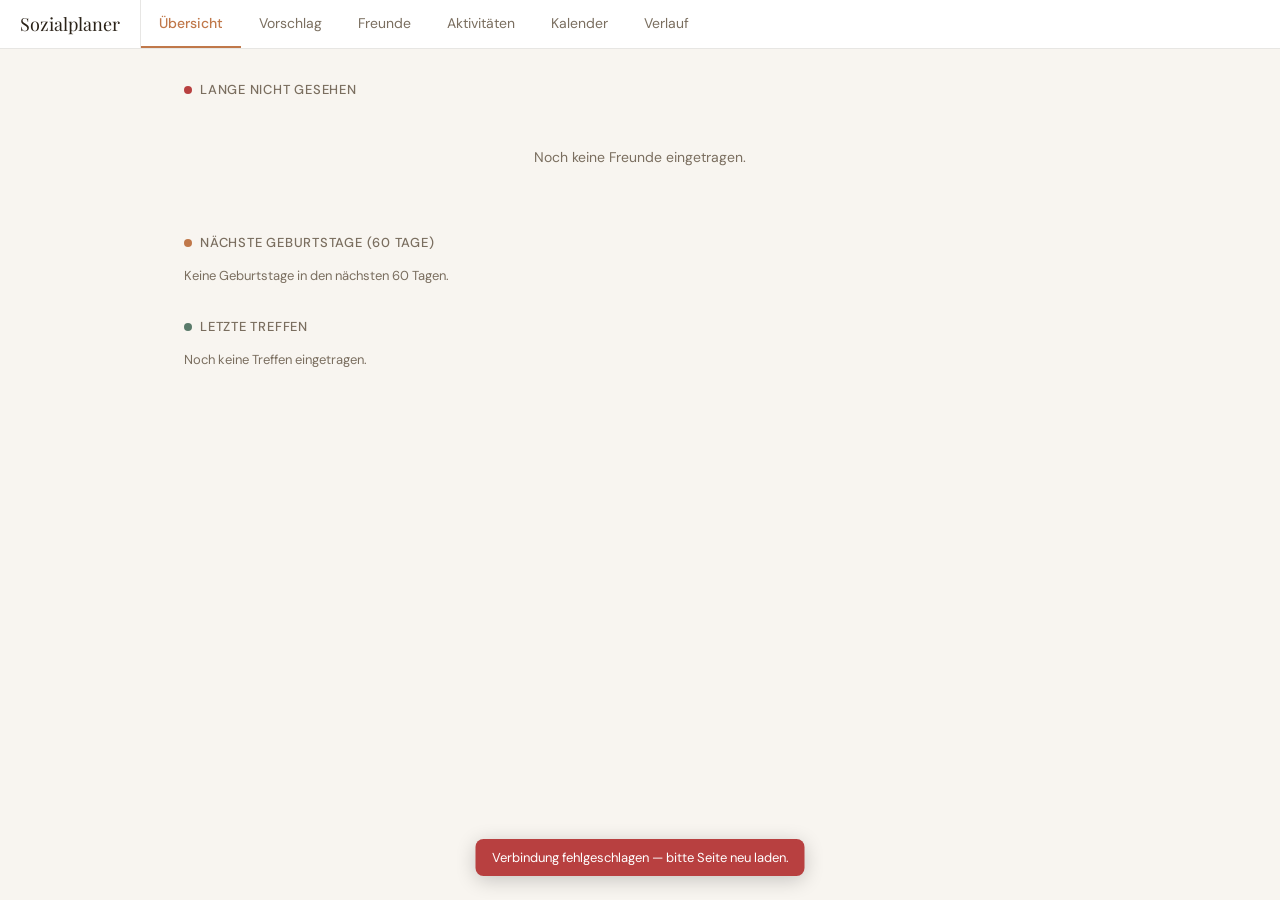
==== commit d4139658: "Connect to MongoDB API + romantic mode" ====
--- a/social_planner.html
+++ b/social_planner.html
@@ -6,122 +6,148 @@
 <title>Sozialplaner</title>
 <link href="https://fonts.googleapis.com/css2?family=Playfair+Display:wght@400;500&family=DM+Sans:wght@300;400;500&display=swap" rel="stylesheet">
 <style>
-  :root {
-    --bg:#f8f5f0;--surface:#ffffff;--surface2:#f2ede6;
-    --border:rgba(60,50,30,0.12);--text:#2a2218;--muted:#7a6e5f;
-    --accent:#c0784a;--accent2:#5a7a6a;--accent3:#4a6a8a;
-    --danger:#b84040;--warn:#9a6a10;--radius:12px;
-    --shadow:0 2px 16px rgba(60,40,10,0.08);
-  }
-  *{box-sizing:border-box;margin:0;padding:0;}
-  body{font-family:'DM Sans',sans-serif;background:var(--bg);color:var(--text);min-height:100vh;}
-  nav{background:var(--surface);border-bottom:1px solid var(--border);display:flex;gap:0;position:sticky;top:0;z-index:100;overflow-x:auto;}
-  nav button{font-family:'DM Sans',sans-serif;font-size:14px;font-weight:400;padding:14px 18px;border:none;background:none;cursor:pointer;color:var(--muted);border-bottom:2px solid transparent;transition:all .2s;white-space:nowrap;}
-  nav button.active{color:var(--accent);border-bottom-color:var(--accent);font-weight:500;}
-  nav button:hover:not(.active){color:var(--text);}
-  .app-title{font-family:'Playfair Display',serif;font-size:18px;padding:12px 20px;color:var(--text);border-right:1px solid var(--border);display:flex;align-items:center;white-space:nowrap;}
-  .page{display:none;padding:24px;max-width:960px;margin:0 auto;}
-  .page.active{display:block;}
-  .card{background:var(--surface);border:1px solid var(--border);border-radius:var(--radius);padding:20px;box-shadow:var(--shadow);}
-  .card-grid{display:grid;grid-template-columns:repeat(auto-fill,minmax(280px,1fr));gap:16px;margin-top:16px;}
-  .form-row{display:grid;grid-template-columns:1fr 1fr;gap:12px;margin-bottom:12px;}
-  .form-row.full{grid-template-columns:1fr;}
-  label{font-size:12px;color:var(--muted);display:block;margin-bottom:4px;font-weight:500;letter-spacing:.03em;text-transform:uppercase;}
-  input,select,textarea{width:100%;font-family:'DM Sans',sans-serif;font-size:14px;padding:9px 12px;border:1px solid var(--border);border-radius:8px;background:var(--surface2);color:var(--text);outline:none;transition:border-color .2s;}
-  input:focus,select:focus,textarea:focus{border-color:var(--accent);background:var(--surface);}
-  textarea{resize:vertical;min-height:72px;}
-  .btn{font-family:'DM Sans',sans-serif;font-size:14px;font-weight:500;padding:9px 18px;border-radius:8px;border:1.5px solid var(--border);background:var(--surface);color:var(--text);cursor:pointer;transition:all .15s;}
-  .btn:hover{background:var(--surface2);border-color:var(--accent);}
-  .btn-primary{background:var(--accent);color:white;border-color:var(--accent);}
-  .btn-primary:hover{background:#a8663c;border-color:#a8663c;}
-  .btn-sm{font-size:12px;padding:5px 12px;border-radius:6px;}
-  .btn-danger{color:var(--danger);border-color:rgba(180,60,60,.25);}
-  .btn-danger:hover{background:rgba(180,60,60,.06);}
-  .btn-ghost{border-color:transparent;background:none;color:var(--muted);}
-  .btn-ghost:hover{background:var(--surface2);color:var(--text);border-color:var(--border);}
-  .tag{display:inline-block;font-size:11px;padding:3px 8px;border-radius:20px;margin:2px;font-weight:500;}
-  .tag-orange{background:rgba(192,120,74,.12);color:#8a4a20;}
-  .tag-green{background:rgba(90,122,106,.12);color:#2a5a3a;}
-  .tag-blue{background:rgba(74,106,138,.12);color:#1a3a6a;}
-  .tag-gray{background:var(--surface2);color:var(--muted);}
-  .tag-red{background:rgba(184,64,64,.10);color:#8a1a1a;}
-  .tag-yellow{background:rgba(154,106,16,.10);color:#7a4a08;}
-  .person-card{position:relative;}
-  .person-avatar{width:40px;height:40px;border-radius:50%;display:flex;align-items:center;justify-content:center;font-weight:500;font-size:15px;margin-bottom:10px;}
-  .person-name{font-size:16px;font-weight:500;margin-bottom:2px;}
-  .person-meta{font-size:12px;color:var(--muted);line-height:1.8;}
-  .person-actions{display:flex;gap:8px;margin-top:12px;flex-wrap:wrap;}
-  .activity-title{font-family:'Playfair Display',serif;font-size:18px;margin-bottom:4px;}
-  .activity-meta{font-size:12px;color:var(--muted);display:flex;flex-wrap:wrap;gap:12px;margin-bottom:10px;}
-  .suggest-hero{text-align:center;padding:28px 24px 12px;}
-  .suggest-hero h2{font-family:'Playfair Display',serif;font-size:26px;margin-bottom:6px;}
-  .suggest-hero p{color:var(--muted);font-size:14px;}
-  .suggest-controls{display:flex;gap:12px;justify-content:center;flex-wrap:wrap;margin:16px 0;}
-  .suggest-controls input,.suggest-controls select{max-width:200px;}
-  .result-box{background:var(--surface);border:1.5px solid var(--accent);border-radius:var(--radius);padding:24px;margin-top:24px;}
-  .result-activity{font-family:'Playfair Display',serif;font-size:22px;color:var(--accent);margin-bottom:16px;}
-  .result-people{display:flex;flex-wrap:wrap;gap:10px;margin-top:12px;}
-  .person-chip{display:flex;align-items:center;gap:8px;background:var(--surface2);border:1px solid var(--border);border-radius:20px;padding:6px 12px 6px 8px;font-size:13px;cursor:pointer;transition:all .15s;}
-  .person-chip:hover{border-color:var(--accent);background:rgba(192,120,74,.06);}
-  .chip-avatar{width:26px;height:26px;border-radius:50%;display:flex;align-items:center;justify-content:center;font-size:10px;font-weight:500;}
-  .cal-grid{display:grid;grid-template-columns:repeat(7,1fr);gap:6px;}
-  .cal-day-name{text-align:center;font-size:11px;color:var(--muted);font-weight:500;padding:4px 0;text-transform:uppercase;letter-spacing:.05em;}
-  .cal-day{min-height:64px;border-radius:8px;border:1px solid var(--border);background:var(--surface);padding:6px;font-size:12px;cursor:pointer;transition:border-color .2s;}
-  .cal-day:hover{border-color:var(--accent);}
-  .cal-day .day-num{font-weight:500;font-size:13px;margin-bottom:4px;}
-  .cal-day.today{border-color:var(--accent);}
-  .cal-day.other-month{background:var(--surface2);opacity:.5;}
-  .cal-day.has-event{background:rgba(192,120,74,.06);}
-  .cal-event{background:var(--accent);color:white;border-radius:4px;padding:1px 5px;font-size:10px;margin-bottom:2px;white-space:nowrap;overflow:hidden;text-overflow:ellipsis;}
-  .modal-bg{display:none;position:fixed;inset:0;background:rgba(0,0,0,.35);z-index:200;align-items:center;justify-content:center;}
-  .modal-bg.open{display:flex;}
-  .modal{background:var(--surface);border-radius:var(--radius);padding:28px;max-width:540px;width:95%;max-height:90vh;overflow-y:auto;box-shadow:0 8px 40px rgba(0,0,0,.18);}
-  .modal-title{font-family:'Playfair Display',serif;font-size:20px;margin-bottom:20px;}
-  .modal-actions{display:flex;gap:10px;justify-content:flex-end;margin-top:20px;flex-wrap:wrap;}
-  .section-header{display:flex;justify-content:space-between;align-items:center;margin-bottom:4px;}
-  .section-title{font-family:'Playfair Display',serif;font-size:22px;}
-  .section-sub{font-size:13px;color:var(--muted);margin-bottom:20px;}
-  .days-toggle{display:flex;gap:6px;flex-wrap:wrap;}
-  .day-btn{padding:5px 10px;font-size:12px;border-radius:20px;border:1px solid var(--border);background:none;cursor:pointer;font-family:'DM Sans',sans-serif;color:var(--muted);transition:all .15s;}
-  .day-btn.sel{background:var(--accent2);color:white;border-color:var(--accent2);}
-  .av-0{background:rgba(192,120,74,.15);color:#8a4a20;}
-  .av-1{background:rgba(90,122,106,.15);color:#2a5a3a;}
-  .av-2{background:rgba(74,106,138,.15);color:#1a3a6a;}
-  .av-3{background:rgba(150,90,150,.15);color:#5a2a7a;}
-  .av-4{background:rgba(180,140,60,.15);color:#7a5a10;}
-  .empty-state{text-align:center;padding:40px;color:var(--muted);font-size:14px;}
-  .info-row{display:flex;justify-content:space-between;font-size:13px;padding:6px 0;border-bottom:1px solid var(--border);}
-  .info-row:last-child{border-bottom:none;}
-  .info-label{color:var(--muted);}
-  .badge{display:inline-block;font-size:11px;padding:2px 8px;border-radius:4px;font-weight:500;}
-  .badge-partner{background:rgba(90,122,106,.12);color:#2a5a3a;}
-  .badge-solo{background:rgba(74,106,138,.12);color:#1a3a6a;}
-  /* DASHBOARD */
-  .dash-section{margin-bottom:28px;}
-  .dash-title{font-size:13px;font-weight:500;color:var(--muted);letter-spacing:.06em;text-transform:uppercase;margin-bottom:10px;display:flex;align-items:center;gap:8px;}
-  .overdue-list{display:flex;flex-direction:column;gap:6px;}
-  .overdue-row{display:flex;align-items:center;gap:12px;background:var(--surface);border:1px solid var(--border);border-radius:10px;padding:10px 14px;transition:border-color .15s;}
-  .overdue-row:hover{border-color:var(--accent);}
-  .overdue-row.urgent{border-left:3px solid var(--danger);}
-  .overdue-row.warn{border-left:3px solid #d4960a;}
-  .overdue-name{font-size:14px;font-weight:500;flex:1;}
-  .overdue-city{font-size:12px;color:var(--muted);}
-  .overdue-days{font-size:12px;font-weight:500;}
-  .overdue-days.urgent{color:var(--danger);}
-  .overdue-days.warn{color:var(--warn);}
-  .overdue-days.ok{color:var(--muted);}
-  /* LOG */
-  .log-entry{border:1px solid var(--border);border-radius:10px;padding:14px;margin-bottom:10px;background:var(--surface);}
-  .log-entry.done{opacity:.55;}
-  .log-date{font-size:12px;color:var(--muted);margin-bottom:3px;}
-  .log-activity{font-weight:500;font-size:14px;margin-bottom:3px;}
-  .log-people{font-size:12px;color:var(--muted);}
-  .log-note{font-size:13px;margin-top:6px;padding-top:6px;border-top:1px solid var(--border);}
-  .log-actions{display:flex;gap:8px;margin-top:10px;align-items:center;}
-  .check-done{width:16px;height:16px;accent-color:var(--accent2);cursor:pointer;}
+:root{--bg:#f8f5f0;--surface:#fff;--surface2:#f2ede6;--border:rgba(60,50,30,.12);--text:#2a2218;--muted:#7a6e5f;--accent:#c0784a;--accent2:#5a7a6a;--danger:#b84040;--warn:#9a6a10;--radius:12px;--shadow:0 2px 16px rgba(60,40,10,.08);}
+*{box-sizing:border-box;margin:0;padding:0;}
+body{font-family:'DM Sans',sans-serif;background:var(--bg);color:var(--text);min-height:100vh;}
+nav{background:var(--surface);border-bottom:1px solid var(--border);display:flex;position:sticky;top:0;z-index:100;overflow-x:auto;}
+nav button{font-family:'DM Sans',sans-serif;font-size:14px;font-weight:400;padding:14px 18px;border:none;background:none;cursor:pointer;color:var(--muted);border-bottom:2px solid transparent;transition:all .2s;white-space:nowrap;}
+nav button.active{color:var(--accent);border-bottom-color:var(--accent);font-weight:500;}
+nav button:hover:not(.active){color:var(--text);}
+.app-title{font-family:'Playfair Display',serif;font-size:18px;padding:12px 20px;color:var(--text);border-right:1px solid var(--border);display:flex;align-items:center;white-space:nowrap;}
+.page{display:none;padding:24px;max-width:960px;margin:0 auto;}
+.page.active{display:block;}
+.card{background:var(--surface);border:1px solid var(--border);border-radius:var(--radius);padding:20px;box-shadow:var(--shadow);}
+.card-grid{display:grid;grid-template-columns:repeat(auto-fill,minmax(280px,1fr));gap:16px;margin-top:16px;}
+.form-row{display:grid;grid-template-columns:1fr 1fr;gap:12px;margin-bottom:12px;}
+.form-row.full{grid-template-columns:1fr;}
+label{font-size:12px;color:var(--muted);display:block;margin-bottom:4px;font-weight:500;letter-spacing:.03em;text-transform:uppercase;}
+input,select,textarea{width:100%;font-family:'DM Sans',sans-serif;font-size:14px;padding:9px 12px;border:1px solid var(--border);border-radius:8px;background:var(--surface2);color:var(--text);outline:none;transition:border-color .2s;}
+input:focus,select:focus,textarea:focus{border-color:var(--accent);background:var(--surface);}
+textarea{resize:vertical;min-height:72px;}
+.btn{font-family:'DM Sans',sans-serif;font-size:14px;font-weight:500;padding:9px 18px;border-radius:8px;border:1.5px solid var(--border);background:var(--surface);color:var(--text);cursor:pointer;transition:all .15s;}
+.btn:hover{background:var(--surface2);border-color:var(--accent);}
+.btn-primary{background:var(--accent);color:#fff;border-color:var(--accent);}
+.btn-primary:hover{background:#a8663c;}
+.btn-sm{font-size:12px;padding:5px 12px;border-radius:6px;}
+.btn-danger{color:var(--danger);border-color:rgba(180,60,60,.25);}
+.btn-danger:hover{background:rgba(180,60,60,.06);}
+.btn-ghost{border-color:transparent;background:none;color:var(--muted);}
+.btn-ghost:hover{background:var(--surface2);color:var(--text);border-color:var(--border);}
+.btn-loading{position:relative;color:transparent!important;pointer-events:none;}
+.btn-loading::after{content:'';position:absolute;inset:0;margin:auto;width:14px;height:14px;border:2px solid rgba(255,255,255,.4);border-top-color:#fff;border-radius:50%;animation:spin .6s linear infinite;}
+@keyframes spin{to{transform:rotate(360deg);}}
+.tag{display:inline-block;font-size:11px;padding:3px 8px;border-radius:20px;margin:2px;font-weight:500;}
+.tag-orange{background:rgba(192,120,74,.12);color:#8a4a20;}
+.tag-green{background:rgba(90,122,106,.12);color:#2a5a3a;}
+.tag-blue{background:rgba(74,106,138,.12);color:#1a3a6a;}
+.tag-gray{background:var(--surface2);color:var(--muted);}
+.tag-red{background:rgba(184,64,64,.10);color:#8a1a1a;}
+.tag-yellow{background:rgba(154,106,16,.10);color:#7a4a08;}
+.tag-pink{background:rgba(180,60,120,.10);color:#8a1a5a;}
+.person-avatar{width:40px;height:40px;border-radius:50%;display:flex;align-items:center;justify-content:center;font-weight:500;font-size:15px;margin-bottom:10px;}
+.person-name{font-size:16px;font-weight:500;margin-bottom:2px;}
+.person-meta{font-size:12px;color:var(--muted);line-height:1.8;}
+.person-actions{display:flex;gap:8px;margin-top:12px;flex-wrap:wrap;}
+.activity-title{font-family:'Playfair Display',serif;font-size:18px;margin-bottom:4px;}
+.activity-meta{font-size:12px;color:var(--muted);display:flex;flex-wrap:wrap;gap:12px;margin-bottom:10px;}
+.suggest-hero{text-align:center;padding:28px 24px 12px;}
+.suggest-hero h2{font-family:'Playfair Display',serif;font-size:26px;margin-bottom:6px;}
+.suggest-hero p{color:var(--muted);font-size:14px;}
+.suggest-controls{display:flex;gap:12px;justify-content:center;flex-wrap:wrap;margin:16px 0;}
+.suggest-controls input,.suggest-controls select{max-width:200px;}
+.result-box{background:var(--surface);border:1.5px solid var(--accent);border-radius:var(--radius);padding:24px;margin-top:24px;}
+.result-activity{font-family:'Playfair Display',serif;font-size:22px;color:var(--accent);margin-bottom:16px;}
+.result-people{display:flex;flex-wrap:wrap;gap:10px;margin-top:12px;}
+.person-chip{display:flex;align-items:center;gap:8px;background:var(--surface2);border:1px solid var(--border);border-radius:20px;padding:6px 12px 6px 8px;font-size:13px;cursor:pointer;transition:all .15s;}
+.person-chip:hover{border-color:var(--accent);background:rgba(192,120,74,.06);}
+.chip-avatar{width:26px;height:26px;border-radius:50%;display:flex;align-items:center;justify-content:center;font-size:10px;font-weight:500;}
+.cal-grid{display:grid;grid-template-columns:repeat(7,1fr);gap:6px;}
+.cal-day-name{text-align:center;font-size:11px;color:var(--muted);font-weight:500;padding:4px 0;text-transform:uppercase;letter-spacing:.05em;}
+.cal-day{min-height:64px;border-radius:8px;border:1px solid var(--border);background:var(--surface);padding:6px;font-size:12px;cursor:pointer;transition:border-color .2s;}
+.cal-day:hover{border-color:var(--accent);}
+.cal-day .day-num{font-weight:500;font-size:13px;margin-bottom:4px;}
+.cal-day.today{border-color:var(--accent);}
+.cal-day.other-month{background:var(--surface2);opacity:.5;}
+.cal-day.has-event{background:rgba(192,120,74,.06);}
+.cal-event{background:var(--accent);color:#fff;border-radius:4px;padding:1px 5px;font-size:10px;margin-bottom:2px;white-space:nowrap;overflow:hidden;text-overflow:ellipsis;}
+.cal-event.romantic{background:#b84080;}
+.modal-bg{display:none;position:fixed;inset:0;background:rgba(0,0,0,.35);z-index:200;align-items:center;justify-content:center;}
+.modal-bg.open{display:flex;}
+.modal{background:var(--surface);border-radius:var(--radius);padding:28px;max-width:540px;width:95%;max-height:90vh;overflow-y:auto;box-shadow:0 8px 40px rgba(0,0,0,.18);}
+.modal-title{font-family:'Playfair Display',serif;font-size:20px;margin-bottom:20px;}
+.modal-actions{display:flex;gap:10px;justify-content:flex-end;margin-top:20px;flex-wrap:wrap;}
+.section-header{display:flex;justify-content:space-between;align-items:center;margin-bottom:4px;}
+.section-title{font-family:'Playfair Display',serif;font-size:22px;}
+.section-sub{font-size:13px;color:var(--muted);margin-bottom:20px;}
+.days-toggle{display:flex;gap:6px;flex-wrap:wrap;}
+.day-btn{padding:5px 10px;font-size:12px;border-radius:20px;border:1px solid var(--border);background:none;cursor:pointer;font-family:'DM Sans',sans-serif;color:var(--muted);transition:all .15s;}
+.day-btn.sel{background:var(--accent2);color:#fff;border-color:var(--accent2);}
+.av-0{background:rgba(192,120,74,.15);color:#8a4a20;}
+.av-1{background:rgba(90,122,106,.15);color:#2a5a3a;}
+.av-2{background:rgba(74,106,138,.15);color:#1a3a6a;}
+.av-3{background:rgba(150,90,150,.15);color:#5a2a7a;}
+.av-4{background:rgba(180,140,60,.15);color:#7a5a10;}
+.av-romantic{background:rgba(180,60,120,.15);color:#8a1a5a;}
+.empty-state{text-align:center;padding:40px;color:var(--muted);font-size:14px;}
+.info-row{display:flex;justify-content:space-between;font-size:13px;padding:6px 0;border-bottom:1px solid var(--border);}
+.info-row:last-child{border-bottom:none;}
+.info-label{color:var(--muted);}
+.badge{display:inline-block;font-size:11px;padding:2px 8px;border-radius:4px;font-weight:500;}
+.badge-partner{background:rgba(90,122,106,.12);color:#2a5a3a;}
+.badge-solo{background:rgba(74,106,138,.12);color:#1a3a6a;}
+.badge-romantic{background:rgba(180,60,120,.12);color:#8a1a5a;}
+.dash-section{margin-bottom:28px;}
+.dash-title{font-size:13px;font-weight:500;color:var(--muted);letter-spacing:.06em;text-transform:uppercase;margin-bottom:10px;display:flex;align-items:center;gap:8px;}
+.overdue-list{display:flex;flex-direction:column;gap:6px;}
+.overdue-row{display:flex;align-items:center;gap:12px;background:var(--surface);border:1px solid var(--border);border-radius:10px;padding:10px 14px;transition:border-color .15s;}
+.overdue-row:hover{border-color:var(--accent);}
+.overdue-row.urgent{border-left:3px solid var(--danger);}
+.overdue-row.warn{border-left:3px solid #d4960a;}
+.overdue-name{font-size:14px;font-weight:500;flex:1;}
+.overdue-city{font-size:12px;color:var(--muted);}
+.overdue-days{font-size:12px;font-weight:500;}
+.overdue-days.urgent{color:var(--danger);}
+.overdue-days.warn{color:var(--warn);}
+.overdue-days.ok{color:var(--muted);}
+.log-entry{border:1px solid var(--border);border-radius:10px;padding:14px;margin-bottom:10px;background:var(--surface);}
+.log-entry.done{opacity:.55;}
+.log-entry.romantic{border-left:3px solid #b84080;}
+.log-date{font-size:12px;color:var(--muted);margin-bottom:3px;}
+.log-activity{font-weight:500;font-size:14px;margin-bottom:3px;}
+.log-people{font-size:12px;color:var(--muted);}
+.log-note{font-size:13px;margin-top:6px;padding-top:6px;border-top:1px solid var(--border);}
+.log-actions{display:flex;gap:8px;margin-top:10px;align-items:center;}
+.check-done{width:16px;height:16px;accent-color:var(--accent2);cursor:pointer;}
+.score-bar{height:3px;border-radius:2px;background:var(--surface2);margin-top:6px;overflow:hidden;}
+.score-fill{height:100%;border-radius:2px;background:var(--accent);}
+/* Mode toggle */
+.mode-toggle{display:flex;gap:8px;margin-bottom:20px;justify-content:center;}
+.mode-btn{padding:8px 20px;border-radius:20px;border:1.5px solid var(--border);background:none;cursor:pointer;font-family:'DM Sans',sans-serif;font-size:13px;color:var(--muted);transition:all .2s;}
+.mode-btn.active-social{background:var(--accent2);color:#fff;border-color:var(--accent2);}
+.mode-btn.active-romantic{background:#b84080;color:#fff;border-color:#b84080;}
+/* Loading overlay */
+#loading-overlay{position:fixed;inset:0;background:var(--bg);z-index:999;display:flex;align-items:center;justify-content:center;flex-direction:column;gap:16px;}
+#loading-overlay.hidden{display:none;}
+.loading-spinner{width:32px;height:32px;border:3px solid var(--border);border-top-color:var(--accent);border-radius:50%;animation:spin .8s linear infinite;}
+/* Toast */
+#toast-container{position:fixed;bottom:24px;left:50%;transform:translateX(-50%);z-index:999;display:flex;flex-direction:column;gap:8px;pointer-events:none;min-width:280px;}
+.toast{font-family:'DM Sans',sans-serif;font-size:13px;padding:10px 16px;border-radius:8px;background:var(--text);color:#fff;box-shadow:0 4px 20px rgba(0,0,0,.2);display:flex;align-items:center;gap:12px;pointer-events:all;animation:slideUp .2s ease;}
+.toast.success{background:#3a6a4a;}
+.toast.error{background:var(--danger);}
+.toast-undo{font-size:12px;text-decoration:underline;cursor:pointer;opacity:.85;white-space:nowrap;}
+@keyframes slideUp{from{transform:translateY(12px);opacity:0;}to{transform:translateY(0);opacity:1;}}
 </style>
 </head>
 <body>
+
+<!-- Loading overlay shown while API loads -->
+<div id="loading-overlay">
+  <div class="loading-spinner"></div>
+  <div style="font-size:14px;color:var(--muted);">Daten werden geladen…</div>
+</div>
+
+<div id="toast-container"></div>
+
 <nav>
   <div class="app-title">Sozialplaner</div>
   <button class="active" onclick="switchPage('home',this)">Übersicht</button>
@@ -156,6 +182,11 @@
     <h2>Was machen wir heute?</h2>
     <p>Gib ein Datum ein und lass dich überraschen.</p>
   </div>
+  <!-- Mode toggle: social vs romantic -->
+  <div class="mode-toggle">
+    <button class="mode-btn active-social" id="mode-social" onclick="setMode('social')">Freunde</button>
+    <button class="mode-btn" id="mode-romantic" onclick="setMode('romantic')">Romantisch</button>
+  </div>
   <div class="suggest-controls">
     <div><label>Datum</label><input type="date" id="s-date"/></div>
     <div><label>Energie</label><select id="s-energy"><option value="">Egal</option><option value="low">Entspannt</option><option value="medium">Aktiv</option><option value="high">Aufwändig</option></select></div>
@@ -168,7 +199,7 @@
     </div>
   </div>
   <div style="text-align:center;">
-    <button class="btn btn-primary" onclick="generateSuggestion()">Vorschlag generieren</button>
+    <button class="btn btn-primary" id="suggest-btn" onclick="generateSuggestion()">Vorschlag generieren</button>
   </div>
   <div id="suggest-result" style="display:none;" class="result-box">
     <div id="res-activity" class="result-activity"></div>
@@ -178,6 +209,7 @@
         <div class="info-row"><span class="info-label">Budget</span><span id="res-budget"></span></div>
         <div class="info-row"><span class="info-label">Personen</span><span id="res-persons"></span></div>
         <div class="info-row"><span class="info-label">Energie</span><span id="res-energy-lbl"></span></div>
+        <div class="info-row"><span class="info-label">Uhrzeit</span><input type="time" id="res-time" value="12:00" style="max-width:100px;padding:4px 8px;font-size:13px;"/></div>
       </div>
       <div>
         <div style="font-size:12px;color:var(--muted);margin-bottom:6px;font-weight:500;letter-spacing:.03em;text-transform:uppercase;">Todos</div>
@@ -201,6 +233,15 @@
     <div><div class="section-title">Freunde</div><div class="section-sub">Alle Kontakte.</div></div>
     <button class="btn btn-primary" onclick="openPersonModal()">+ Hinzufügen</button>
   </div>
+  <div style="display:flex;gap:8px;margin-bottom:16px;flex-wrap:wrap;">
+    <select id="friend-filter-category" onchange="renderFriends()" style="max-width:180px;">
+      <option value="">Alle Kategorien</option>
+      <option value="friend">Freunde</option>
+      <option value="romantic">Romantisch</option>
+      <option value="family">Familie</option>
+      <option value="work">Arbeit</option>
+    </select>
+  </div>
   <div id="friends-grid" class="card-grid"></div>
 </div>
 
@@ -209,6 +250,14 @@
   <div class="section-header">
     <div><div class="section-title">Aktivitäten</div><div class="section-sub">Ideen für gemeinsame Unternehmungen.</div></div>
     <button class="btn btn-primary" onclick="openActivityModal()">+ Hinzufügen</button>
+  </div>
+  <div style="display:flex;gap:8px;margin-bottom:16px;">
+    <select id="activity-filter-mode" onchange="renderActivities()" style="max-width:180px;">
+      <option value="">Alle Modi</option>
+      <option value="social">Freunde</option>
+      <option value="romantic">Romantisch</option>
+      <option value="both">Beides</option>
+    </select>
   </div>
   <div id="activities-grid" class="card-grid"></div>
 </div>
@@ -233,28 +282,39 @@
 <!-- LOG -->
 <div id="page-log" class="page">
   <div class="section-header">
-    <div><div class="section-title">Verlauf</div><div class="section-sub">Alle Treffen — abhaken, filtern, kommentieren.</div></div>
+    <div><div class="section-title">Verlauf</div><div class="section-sub">Alle Treffen.</div></div>
     <button class="btn btn-primary" onclick="openCalModalForDate('')">+ Treffen eintragen</button>
   </div>
   <div style="display:flex;gap:10px;margin-bottom:16px;flex-wrap:wrap;">
     <select id="log-filter-person" onchange="renderLog()" style="max-width:180px;"><option value="">Alle Personen</option></select>
     <select id="log-filter-activity" onchange="renderLog()" style="max-width:180px;"><option value="">Alle Aktivitäten</option></select>
+    <select id="log-filter-mode" onchange="renderLog()" style="max-width:160px;"><option value="">Alle Modi</option><option value="social">Freunde</option><option value="romantic">Romantisch</option></select>
     <select id="log-filter-done" onchange="renderLog()" style="max-width:160px;"><option value="">Alle Status</option><option value="open">Offen</option><option value="done">Abgehakt</option></select>
   </div>
   <div id="log-list"></div>
 </div>
 
-<!-- PERSON MODAL -->
+<!-- MODALS -->
 <div class="modal-bg" id="person-modal">
   <div class="modal">
     <div class="modal-title" id="person-modal-title">Freund hinzufügen</div>
     <input type="hidden" id="p-id"/>
     <div class="form-row">
-      <div><label>Name *</label><input id="p-name" placeholder="Vorname Nachname"/></div>
+      <div><label>Name *</label><input id="p-name" placeholder="Vorname Nachname" maxlength="100"/></div>
       <div><label>Geburtstag</label><input id="p-birthday" type="date"/></div>
     </div>
     <div class="form-row">
-      <div><label>Wohnort</label><input id="p-city" placeholder="Stadt"/></div>
+      <div><label>Wohnort</label><input id="p-city" placeholder="Stadt" maxlength="100"/></div>
+      <div><label>Kategorie</label>
+        <select id="p-category">
+          <option value="friend">Freund</option>
+          <option value="romantic">Romantisch</option>
+          <option value="family">Familie</option>
+          <option value="work">Arbeit</option>
+        </select>
+      </div>
+    </div>
+    <div class="form-row">
       <div><label>Einladen mit</label>
         <select id="p-partner"><option value="solo">Alleine</option><option value="partner">Mit Partner</option><option value="either">Flexibel</option></select>
       </div>
@@ -271,66 +331,71 @@
         <button type="button" class="day-btn" data-day="So">So</button>
       </div>
     </div>
-    <div class="form-row full"><label>Notizen</label><textarea id="p-notes" placeholder="Interessen, Besonderheiten..."></textarea></div>
+    <div class="form-row full"><label>Notizen</label><textarea id="p-notes" placeholder="Interessen, Besonderheiten..." maxlength="1000"></textarea></div>
     <div class="modal-actions">
       <button class="btn" onclick="closeModal('person-modal')">Abbrechen</button>
-      <button class="btn btn-primary" onclick="savePerson()">Speichern</button>
+      <button class="btn btn-primary" id="person-save-btn" onclick="savePerson()">Speichern</button>
     </div>
   </div>
 </div>
 
-<!-- ACTIVITY MODAL -->
 <div class="modal-bg" id="activity-modal">
   <div class="modal">
     <div class="modal-title" id="activity-modal-title">Aktivität hinzufügen</div>
     <input type="hidden" id="a-id"/>
     <div class="form-row">
-      <div><label>Name *</label><input id="a-name" placeholder="z.B. Klettern gehen"/></div>
-      <div><label>Ort</label><input id="a-location" placeholder="z.B. Kletterhalle Berlin"/></div>
+      <div><label>Name *</label><input id="a-name" placeholder="z.B. Klettern gehen" maxlength="100"/></div>
+      <div><label>Ort</label><input id="a-location" placeholder="z.B. Kletterhalle Berlin" maxlength="200"/></div>
     </div>
     <div class="form-row">
-      <div><label>Budget/Person (€)</label><input id="a-budget" type="number" placeholder="20"/></div>
+      <div><label>Budget/Person (€)</label><input id="a-budget" type="number" placeholder="20" min="0" max="10000"/></div>
       <div><label>Energie</label><select id="a-energy"><option value="low">Entspannt</option><option value="medium">Aktiv</option><option value="high">Aufwändig</option></select></div>
     </div>
     <div class="form-row">
-      <div><label>Min. Personen</label><input id="a-min" type="number" placeholder="2" min="1"/></div>
-      <div><label>Max. Personen</label><input id="a-max" type="number" placeholder="6" min="1"/></div>
+      <div><label>Min. Personen</label><input id="a-min" type="number" placeholder="2" min="1" max="100"/></div>
+      <div><label>Max. Personen</label><input id="a-max" type="number" placeholder="6" min="1" max="100"/></div>
     </div>
     <div class="form-row">
-      <div><label>Dauer (h)</label><input id="a-duration" type="number" placeholder="2" step="0.5"/></div>
+      <div><label>Dauer (h)</label><input id="a-duration" type="number" placeholder="2" step="0.5" min="0" max="48"/></div>
+      <div><label>Modus</label>
+        <select id="a-mode"><option value="social">Freunde</option><option value="romantic">Romantisch</option><option value="both">Beides</option></select>
+      </div>
+    </div>
+    <div class="form-row">
       <div><label>Indoor/Outdoor</label><select id="a-inout"><option value="indoor">Indoor</option><option value="outdoor">Outdoor</option><option value="both">Beides</option></select></div>
     </div>
-    <div class="form-row full"><label>Tags (kommagetrennt)</label><input id="a-tags" placeholder="Sport, Sommer, Gruppe"/></div>
-    <div class="form-row full"><label>Todos / Ressourcen</label><textarea id="a-todos" placeholder="Was wird benötigt?"></textarea></div>
+    <div class="form-row full"><label>Tags (kommagetrennt)</label><input id="a-tags" placeholder="Sport, Sommer, Gruppe" maxlength="300"/></div>
+    <div class="form-row full"><label>Todos / Ressourcen</label><textarea id="a-todos" placeholder="Was wird benötigt?" maxlength="1000"></textarea></div>
     <div class="modal-actions">
       <button class="btn" onclick="closeModal('activity-modal')">Abbrechen</button>
-      <button class="btn btn-primary" onclick="saveActivity()">Speichern</button>
+      <button class="btn btn-primary" id="activity-save-btn" onclick="saveActivity()">Speichern</button>
     </div>
   </div>
 </div>
 
-<!-- CAL / LOG EVENT MODAL -->
 <div class="modal-bg" id="cal-modal">
   <div class="modal">
     <div class="modal-title">Treffen eintragen</div>
-    <div class="form-row full"><label>Datum</label><input id="ce-date" type="date"/></div>
+    <div class="form-row">
+      <div><label>Datum</label><input id="ce-date" type="date"/></div>
+      <div><label>Uhrzeit</label><input id="ce-time" type="time" value="12:00"/></div>
+    </div>
     <div class="form-row full"><label>Aktivität</label><select id="ce-activity"></select></div>
     <div class="form-row full">
       <label>Teilnehmer</label>
       <div id="ce-people" style="display:flex;flex-wrap:wrap;gap:8px;margin-top:4px;"></div>
     </div>
-    <div class="form-row full"><label>Notiz / Wie war's?</label><textarea id="ce-note" placeholder="Was war besonders? Stimmung, Highlights..."></textarea></div>
+    <div class="form-row full"><label>Notiz</label><textarea id="ce-note" placeholder="Was war besonders?" maxlength="1000"></textarea></div>
     <div id="gcal-status" style="display:none;font-size:13px;padding:8px 12px;border-radius:8px;margin-bottom:8px;"></div>
     <div class="modal-actions">
       <button class="btn" onclick="closeModal('cal-modal')">Abbrechen</button>
       <button class="btn" onclick="exportICS()">📅 ICS</button>
-      <button class="btn" onclick="saveToGoogleCal()" style="background:#4285f4;color:white;border-color:#4285f4;">G Google Cal</button>
-      <button class="btn btn-primary" onclick="saveCalEvent()">Lokal speichern</button>
+      <button class="btn" id="gcal-btn" onclick="saveToGoogleCal()" style="background:#4285f4;color:#fff;border-color:#4285f4;">G Google Cal</button>
+      <button class="btn btn-primary" id="cal-save-btn" onclick="saveCalEvent()">Speichern</button>
     </div>
   </div>
 </div>
 
-<!-- SWAP MODAL -->
 <div class="modal-bg" id="swap-modal">
   <div class="modal">
     <div class="modal-title">Person tauschen</div>
@@ -339,7 +404,6 @@
   </div>
 </div>
 
-<!-- HISTORY MODAL -->
 <div class="modal-bg" id="history-modal">
   <div class="modal">
     <div class="modal-title" id="history-modal-title">Verlauf</div>
@@ -349,517 +413,813 @@
 </div>
 
 <script>
-let db={friends:[],activities:[],events:[]};
-try{const s=localStorage.getItem('sozialplaner');if(s)db=JSON.parse(s);}catch(e){}
-function save(){try{localStorage.setItem('sozialplaner',JSON.stringify(db));}catch(e){}}
-
-if(!db.friends.length){
-  db.friends=[
-    {id:1,name:'Anna Meier',birthday:'1992-03-15',city:'Berlin',partner:'partner',days:['Sa','So'],notes:'Liebt Outdoor, kein Fleisch',lastSeen:'2024-08-10'},
-    {id:2,name:'Tom Richter',birthday:'1990-07-22',city:'Potsdam',partner:'solo',days:['Fr','Sa'],notes:'Sportbegeistert',lastSeen:'2025-01-05'},
-    {id:3,name:'Sara Koch',birthday:'1995-01-08',city:'Berlin',partner:'either',days:['Mi','Sa','So'],notes:'Kulturinteressiert',lastSeen:'2024-12-01'},
-    {id:4,name:'Leo Braun',birthday:'1988-09-30',city:'Berlin',partner:'partner',days:['Sa','So'],notes:'Familie, selten unter der Woche',lastSeen:'2024-06-20'},
-  ];
-  db.activities=[
-    {id:1,name:'Picknick im Park',location:'Tiergarten Berlin',budget:15,energy:'low',min:2,max:10,duration:3,inout:'outdoor',tags:['Sommer','Entspannt'],todos:'Decke, Essen & Trinken, Wetter prüfen'},
-    {id:2,name:'Klettern',location:'Kletterhalle Berlin',budget:20,energy:'high',min:2,max:4,duration:2,inout:'indoor',tags:['Sport','Ganzjährig'],todos:'Anmeldung, Sportschuhe'},
-    {id:3,name:'Museumsbesuch',location:'Museumsinsel',budget:18,energy:'low',min:1,max:8,duration:3,inout:'indoor',tags:['Kultur','Regen'],todos:'Tickets im Voraus'},
-    {id:4,name:'Kochen & Spieleabend',location:'bei jemandem zuhause',budget:25,energy:'low',min:3,max:8,duration:4,inout:'indoor',tags:['Gemütlich','Wochenende'],todos:'Rezept, Zutaten, Spiele'},
-  ];
-  db.events=[
-    {id:101,date:'2025-01-05',activityId:2,activityName:'Klettern',peopleIds:[2],people:'Tom Richter',note:'Super Abend!',done:true},
-    {id:102,date:'2024-12-01',activityId:3,activityName:'Museumsbesuch',peopleIds:[3],people:'Sara Koch',note:'',done:true},
-  ];
-  save();
-}
-
-const avCols=['av-0','av-1','av-2','av-3','av-4'];
-function ini(n){return n.split(' ').map(w=>w[0]).join('').slice(0,2).toUpperCase();}
-function avc(id){return avCols[(id-1)%avCols.length];}
-function elab(e){return e==='low'?'Entspannt':e==='medium'?'Aktiv':'Aufwändig';}
-function iolab(v){return v==='indoor'?'Indoor':v==='outdoor'?'Outdoor':'Indoor/Outdoor';}
-function dSince(d){if(!d)return 9999;return Math.floor((Date.now()-new Date(d).getTime())/86400000);}
-function fmtDate(d){if(!d)return'Nie';return new Date(d).toLocaleDateString('de-DE',{day:'2-digit',month:'short',year:'numeric'});}
-
-function switchPage(id,btn){
-  document.querySelectorAll('.page').forEach(p=>p.classList.remove('active'));
-  document.querySelectorAll('nav button').forEach(b=>b.classList.remove('active'));
+'use strict';
+
+// ============================================================
+// CONFIG — change this to your Netlify URL
+// ============================================================
+const API = 'https://taniasocialplanner.netlify.app/api';
+
+// ============================================================
+// XSS PREVENTION — all user data goes through h()
+// ============================================================
+const h = str => String(str ?? '')
+  .replace(/&/g,'&amp;').replace(/</g,'&lt;').replace(/>/g,'&gt;')
+  .replace(/"/g,'&quot;').replace(/'/g,'&#39;');
+
+// ============================================================
+// STATE
+// ============================================================
+let db = { friends:[], activities:[], events:[] };
+let currentMode = 'social'; // 'social' | 'romantic'
+let lastSugg = null, swapIdx = null;
+
+// ============================================================
+// API LAYER — all CRUD goes through here
+// ============================================================
+async function apiFetch(path, options = {}) {
+  const res = await fetch(`${API}${path}`, {
+    headers: { 'Content-Type': 'application/json' },
+    ...options,
+  });
+  if (!res.ok) {
+    const err = await res.json().catch(() => ({}));
+    throw new Error(err.error || `HTTP ${res.status}`);
+  }
+  if (res.status === 204) return null;
+  return res.json();
+}
+
+async function loadDB() {
+  try {
+    const [friends, activities, events] = await Promise.all([
+      apiFetch('/friends'),
+      apiFetch('/activities'),
+      apiFetch('/events'),
+    ]);
+    db = { friends, activities, events };
+  } catch(err) {
+    toast('Verbindung fehlgeschlagen — bitte Seite neu laden.', 'error');
+    console.error(err);
+  }
+  document.getElementById('loading-overlay').classList.add('hidden');
+  renderHome();
+}
+
+// ============================================================
+// TOAST
+// ============================================================
+function toast(msg, type='', undoCb=null, duration=4500) {
+  const c = document.getElementById('toast-container');
+  const el = document.createElement('div');
+  el.className = 'toast' + (type ? ' '+type : '');
+  el.innerHTML = `<span style="flex:1;">${msg}</span>`;
+  if (undoCb) {
+    const u = document.createElement('span');
+    u.className = 'toast-undo';
+    u.textContent = 'Rückgängig';
+    u.onclick = () => { undoCb(); el.remove(); };
+    el.appendChild(u);
+  }
+  c.appendChild(el);
+  setTimeout(() => el.remove(), duration);
+}
+
+// ============================================================
+// HELPERS
+// ============================================================
+const AV_COLS = ['av-0','av-1','av-2','av-3','av-4'];
+const ini    = name => name.split(' ').map(w=>w[0]).join('').slice(0,2).toUpperCase();
+const avc    = (id, category) => category === 'romantic' ? 'av-romantic' : AV_COLS[String(id).charCodeAt(0) % AV_COLS.length];
+const elab   = e => ({low:'Entspannt',medium:'Aktiv',high:'Aufwändig'})[e] ?? e;
+const iolab  = v => ({indoor:'Indoor',outdoor:'Outdoor',both:'Indoor/Outdoor'})[v] ?? v;
+const modelab = m => ({social:'Freunde',romantic:'Romantisch',both:'Beides'})[m] ?? m;
+const catlab  = c => ({friend:'Freund',romantic:'Romantisch',family:'Familie',work:'Arbeit'})[c] ?? c;
+const dSince = d => !d ? 9999 : Math.floor((Date.now()-new Date(d).getTime())/86400000);
+const fmtDate = d => !d ? 'Nie' : new Date(d).toLocaleDateString('de-DE',{day:'2-digit',month:'short',year:'numeric'});
+const pad2   = n => String(n).padStart(2,'0');
+
+// ============================================================
+// SCORING ALGORITHM
+// 50pts recency (log), 20pts day match, 20pts frequency, 10pts jitter
+// ============================================================
+function scoreFriend(friend, dateVal) {
+  let score = 0;
+  const days = dSince(friend.lastSeen);
+  score += days >= 9999 ? 50 : Math.min(50, Math.log10(days+1) * 20);
+  const prefs = friend.days ?? [];
+  if (dateVal && prefs.length > 0) {
+    const dow = ['So','Mo','Di','Mi','Do','Fr','Sa'][new Date(dateVal).getDay()];
+    score += prefs.includes(dow) ? 20 : 0;
+  } else { score += 10; }
+  const meetCount = db.events.filter(e => (e.peopleIds ?? []).includes(friend._id)).length;
+  score += Math.max(0, 20 - meetCount * 4);
+  score += Math.random() * 10;
+  return Math.min(100, score);
+}
+
+// ============================================================
+// MODE (social / romantic)
+// ============================================================
+function setMode(mode) {
+  currentMode = mode;
+  document.getElementById('mode-social').className = 'mode-btn' + (mode==='social' ? ' active-social' : '');
+  document.getElementById('mode-romantic').className = 'mode-btn' + (mode==='romantic' ? ' active-romantic' : '');
+  document.getElementById('suggest-result').style.display = 'none';
+}
+
+// ============================================================
+// NAV
+// ============================================================
+function switchPage(id, btn) {
+  document.querySelectorAll('.page').forEach(p => p.classList.remove('active'));
+  document.querySelectorAll('nav button').forEach(b => b.classList.remove('active'));
   document.getElementById('page-'+id).classList.add('active');
-  if(btn)btn.classList.add('active');
-  if(id==='home')renderHome();
-  if(id==='friends')renderFriends();
-  if(id==='activities')renderActivities();
-  if(id==='calendar')renderCalendar();
-  if(id==='log')renderLog();
-}
-
+  if (btn) btn.classList.add('active');
+  ({ home:renderHome, friends:renderFriends, activities:renderActivities,
+     calendar:renderCalendar, log:renderLog })[id]?.();
+}
+
+// ============================================================
 // HOME
-function renderHome(){
-  const sorted=[...db.friends].sort((a,b)=>dSince(a.lastSeen)-dSince(b.lastSeen)).reverse();
-  const overdueEl=document.getElementById('overdue-list');
-  if(!sorted.length){overdueEl.innerHTML='<div class="empty-state">Noch keine Freunde eingetragen.</div>';return;}
-  overdueEl.innerHTML=sorted.map(f=>{
-    const days=dSince(f.lastSeen);
-    const cls=days>90?'urgent':days>30?'warn':'ok';
-    const label=f.lastSeen?`vor ${days} Tagen`:'Noch nie';
-    return`<div class="overdue-row ${cls}">
-      <div class="person-avatar ${avc(f.id)}" style="width:34px;height:34px;font-size:13px;margin:0;flex-shrink:0;">${ini(f.name)}</div>
-      <div class="overdue-name">${f.name}</div>
-      <div class="overdue-city">${f.city||''}</div>
+// ============================================================
+function renderHome() {
+  // Sort by score
+  const scored = db.friends
+    .map(f => ({...f, _score: scoreFriend(f, null)}))
+    .sort((a,b) => b._score - a._score);
+
+  const overdueEl = document.getElementById('overdue-list');
+  overdueEl.innerHTML = scored.length ? scored.map(f => {
+    const days = dSince(f.lastSeen);
+    const cls  = days > 90 ? 'urgent' : days > 30 ? 'warn' : 'ok';
+    const label = f.lastSeen ? `vor ${days} Tagen` : 'Noch nie';
+    const pct  = Math.round(f._score);
+    const isRomantic = f.category === 'romantic';
+    return `<div class="overdue-row ${cls}">
+      <div class="person-avatar ${avc(f._id, f.category)}" style="width:34px;height:34px;font-size:13px;margin:0;flex-shrink:0;">${ini(f.name)}</div>
+      <div style="flex:1;min-width:0;">
+        <div class="overdue-name">${h(f.name)}${isRomantic?' <span class="tag tag-pink" style="font-size:10px;">♥</span>':''}</div>
+        <div class="score-bar"><div class="score-fill" style="width:${pct}%"></div></div>
+      </div>
+      <div class="overdue-city">${h(f.city??'')}</div>
       <div class="overdue-days ${cls}">${label}</div>
-      <button class="btn btn-sm" onclick="quickPlan(${f.id})">Einladen</button>
+      <button class="btn btn-sm" onclick="quickPlan('${f._id}')">Einladen</button>
     </div>`;
-  }).join('');
-
-  const bdayEl=document.getElementById('bday-list');
-  const now=Date.now();
-  const bf=db.friends.filter(f=>f.birthday).map(f=>{
-    const b=new Date(f.birthday);
-    const next=new Date(new Date().getFullYear(),b.getMonth(),b.getDate());
-    if(next<new Date())next.setFullYear(next.getFullYear()+1);
-    return{...f,daysUntil:Math.ceil((next-now)/86400000)};
+  }).join('') : '<div class="empty-state">Noch keine Freunde eingetragen.</div>';
+
+  // Birthdays
+  const now = Date.now();
+  const bdayEl = document.getElementById('bday-list');
+  const bf = db.friends.filter(f=>f.birthday).map(f => {
+    const b = new Date(f.birthday);
+    const next = new Date(new Date().getFullYear(), b.getMonth(), b.getDate());
+    if (next < new Date()) next.setFullYear(next.getFullYear()+1);
+    return {...f, daysUntil: Math.ceil((next-now)/86400000)};
   }).filter(f=>f.daysUntil<=60).sort((a,b)=>a.daysUntil-b.daysUntil);
-  if(!bf.length)bdayEl.innerHTML='<div style="font-size:13px;color:var(--muted);padding:6px 0;">Keine Geburtstage in den nächsten 60 Tagen.</div>';
-  else bdayEl.innerHTML=bf.map(f=>{
-    const lbl=f.daysUntil===0?'Heute!':f.daysUntil===1?'Morgen':`in ${f.daysUntil} Tagen`;
-    const cls=f.daysUntil<=3?'urgent':f.daysUntil<=14?'warn':'ok';
-    return`<div class="overdue-row ${cls}">
-      <div class="person-avatar ${avc(f.id)}" style="width:34px;height:34px;font-size:13px;margin:0;flex-shrink:0;">${ini(f.name)}</div>
-      <div class="overdue-name">${f.name}</div>
+
+  bdayEl.innerHTML = bf.length ? bf.map(f => {
+    const lbl = f.daysUntil===0?'Heute!':f.daysUntil===1?'Morgen':`in ${f.daysUntil} Tagen`;
+    const cls = f.daysUntil<=3?'urgent':f.daysUntil<=14?'warn':'ok';
+    return `<div class="overdue-row ${cls}">
+      <div class="person-avatar ${avc(f._id, f.category)}" style="width:34px;height:34px;font-size:13px;margin:0;flex-shrink:0;">${ini(f.name)}</div>
+      <div class="overdue-name">${h(f.name)}</div>
       <div class="overdue-city">${new Date(f.birthday).toLocaleDateString('de-DE',{day:'2-digit',month:'long'})}</div>
       <div class="overdue-days ${cls}">${lbl}</div>
     </div>`;
-  }).join('');
-
-  const recentEl=document.getElementById('recent-list');
-  const recent=[...db.events].sort((a,b)=>b.date.localeCompare(a.date)).slice(0,6);
-  if(!recent.length)recentEl.innerHTML='<div style="font-size:13px;color:var(--muted);padding:6px 0;">Noch keine Treffen eingetragen.</div>';
-  else recentEl.innerHTML=recent.map(e=>`<div class="overdue-row">
-    <div style="font-size:12px;color:var(--muted);min-width:80px;">${fmtDate(e.date)}</div>
-    <div style="flex:1;font-size:14px;font-weight:500;">${e.activityName}</div>
-    <div style="font-size:12px;color:var(--muted);">${e.people||'–'}</div>
-    ${e.done?'<span class="tag tag-green">✓</span>':'<span class="tag tag-yellow">offen</span>'}
-  </div>`).join('');
-}
-
-function quickPlan(fid){
-  switchPage('suggest',document.querySelectorAll('nav button')[2]);
-  setTimeout(()=>generateSuggestion([fid]),50);
-}
-
+  }).join('') : '<div style="font-size:13px;color:var(--muted);padding:6px 0;">Keine Geburtstage in den nächsten 60 Tagen.</div>';
+
+  // Recent events
+  const recentEl = document.getElementById('recent-list');
+  const recent = [...db.events].sort((a,b)=>b.date.localeCompare(a.date)).slice(0,6);
+  recentEl.innerHTML = recent.length ? recent.map(e => `
+    <div class="overdue-row">
+      <div style="font-size:12px;color:var(--muted);min-width:80px;">${fmtDate(e.date)}</div>
+      <div style="flex:1;font-size:14px;font-weight:500;">${h(e.activityName)}${e.mode==='romantic'?' <span class="tag tag-pink" style="font-size:10px;">♥</span>':''}</div>
+      <div style="font-size:12px;color:var(--muted);">${h(e.people??'–')}</div>
+      ${e.done?'<span class="tag tag-green">✓</span>':'<span class="tag tag-yellow">offen</span>'}
+    </div>`).join('')
+  : '<div style="font-size:13px;color:var(--muted);padding:6px 0;">Noch keine Treffen eingetragen.</div>';
+}
+
+function quickPlan(fid) {
+  switchPage('suggest', document.querySelectorAll('nav button')[2]);
+  setTimeout(() => generateSuggestion([fid]), 50);
+}
+
+// ============================================================
 // FRIENDS
-function renderFriends(){
-  const grid=document.getElementById('friends-grid');
-  if(!db.friends.length){grid.innerHTML='<div class="empty-state">Noch keine Freunde.</div>';return;}
-  grid.innerHTML=db.friends.map(f=>{
-    const bday=f.birthday?new Date(f.birthday):null;
-    const bdayStr=bday?bday.toLocaleDateString('de-DE',{day:'2-digit',month:'long'}):'–';
-    const plbl=f.partner==='partner'?'mit Partner':f.partner==='solo'?'alleine':'flexibel';
-    const pcls=f.partner==='partner'?'badge-partner':f.partner==='solo'?'badge-solo':'tag-gray';
-    const days2=(f.days||[]).map(d=>`<span class="tag tag-gray">${d}</span>`).join('');
-    const since=dSince(f.lastSeen);
-    const scls=since>90?'tag-red':since>30?'tag-yellow':'tag-green';
-    const slbl=f.lastSeen?`vor ${since}T`:'Nie';
-    const ec=db.events.filter(e=>(e.peopleIds||[]).includes(f.id)).length;
-    return`<div class="card person-card">
+// ============================================================
+function renderFriends() {
+  const grid = document.getElementById('friends-grid');
+  const filterCat = document.getElementById('friend-filter-category').value;
+  let list = db.friends;
+  if (filterCat) list = list.filter(f => f.category === filterCat);
+  if (!list.length) { grid.innerHTML = '<div class="empty-state">Keine Freunde gefunden.</div>'; return; }
+
+  grid.innerHTML = list.map(f => {
+    const bday   = f.birthday ? new Date(f.birthday) : null;
+    const bdayStr = bday ? bday.toLocaleDateString('de-DE',{day:'2-digit',month:'long'}) : '–';
+    const plbl   = {partner:'mit Partner',solo:'alleine',either:'flexibel'}[f.partner]??'–';
+    const pcls   = {partner:'badge-partner',solo:'badge-solo',either:'tag-gray'}[f.partner]??'tag-gray';
+    const dayTags = (f.days??[]).map(d=>`<span class="tag tag-gray">${d}</span>`).join('');
+    const since  = dSince(f.lastSeen);
+    const scls   = since>90?'tag-red':since>30?'tag-yellow':'tag-green';
+    const slbl   = f.lastSeen?`vor ${since}T`:'Nie';
+    const ec     = db.events.filter(e=>(e.peopleIds??[]).includes(f._id)).length;
+    const score  = Math.round(scoreFriend(f, null));
+    const isRomantic = f.category === 'romantic';
+    return `<div class="card ${isRomantic?'romantic-card':''}">
       <div style="display:flex;justify-content:space-between;align-items:flex-start;">
-        <div class="person-avatar ${avc(f.id)}">${ini(f.name)}</div>
-        <span class="tag ${scls}">${slbl}</span>
+        <div class="person-avatar ${avc(f._id, f.category)}">${ini(f.name)}</div>
+        <div style="display:flex;gap:4px;align-items:center;">
+          ${isRomantic?'<span class="tag tag-pink">♥ Romantisch</span>':''}
+          <span class="tag ${scls}">${slbl}</span>
+        </div>
       </div>
-      <div class="person-name">${f.name}</div>
-      <div class="person-meta">🎂 ${bdayStr}<br>📍 ${f.city||'–'}<br>Treffen: ${ec}×</div>
-      <div style="margin:8px 0;">${days2}</div>
+      <div class="person-name">${h(f.name)}</div>
+      <div class="person-meta">🎂 ${bdayStr}<br>📍 ${h(f.city??'–')}<br>Treffen: ${ec}× · Priorität: ${score}/100<br>Kategorie: ${catlab(f.category)}</div>
+      <div style="margin:6px 0;"><div class="score-bar"><div class="score-fill" style="width:${score}%"></div></div></div>
+      <div style="margin:6px 0;">${dayTags}</div>
       <span class="badge ${pcls}">${plbl}</span>
-      ${f.notes?`<div style="margin-top:10px;font-size:12px;color:var(--muted);border-top:1px solid var(--border);padding-top:8px;">${f.notes}</div>`:''}
+      ${f.notes?`<div style="margin-top:10px;font-size:12px;color:var(--muted);border-top:1px solid var(--border);padding-top:8px;">${h(f.notes)}</div>`:''}
       <div class="person-actions">
-        <button class="btn btn-sm" onclick="openPersonModal(${f.id})">Bearbeiten</button>
-        <button class="btn btn-sm" onclick="showHistory(${f.id})">Verlauf</button>
-        <button class="btn btn-sm btn-danger" onclick="deletePerson(${f.id})">Entfernen</button>
+        <button class="btn btn-sm" onclick="openPersonModal('${f._id}')">Bearbeiten</button>
+        <button class="btn btn-sm" onclick="showHistory('${f._id}')">Verlauf</button>
+        <button class="btn btn-sm btn-danger" onclick="deletePerson('${f._id}')">Entfernen</button>
       </div>
     </div>`;
   }).join('');
 }
 
-function showHistory(id){
-  const f=db.friends.find(x=>x.id===id);
-  const evs=db.events.filter(e=>(e.peopleIds||[]).includes(id)).sort((a,b)=>b.date.localeCompare(a.date));
-  document.getElementById('history-modal-title').textContent=f.name+' – Verlauf';
-  document.getElementById('history-content').innerHTML=evs.length
-    ?evs.map(e=>`<div class="log-entry ${e.done?'done':''}">
-        <div class="log-date">${fmtDate(e.date)}</div>
-        <div class="log-activity">${e.activityName}</div>
-        ${e.note?`<div class="log-note">${e.note}</div>`:''}
-        ${e.done?'<span class="tag tag-green">✓ Abgehakt</span>':'<span class="tag tag-yellow">offen</span>'}
+function showHistory(id) {
+  const f   = db.friends.find(x=>x._id===id);
+  if (!f) return;
+  const evs = db.events.filter(e=>(e.peopleIds??[]).includes(id)).sort((a,b)=>b.date.localeCompare(a.date));
+  document.getElementById('history-modal-title').textContent = `${f.name} – Verlauf`;
+  document.getElementById('history-content').innerHTML = evs.length
+    ? evs.map(e=>`<div class="log-entry ${e.done?'done':''} ${e.mode==='romantic'?'romantic':''}">
+        <div class="log-date">${fmtDate(e.date)}${e.time?' · '+h(e.time):''}</div>
+        <div class="log-activity">${h(e.activityName)}${e.mode==='romantic'?' ♥':''}</div>
+        ${e.note?`<div class="log-note">${h(e.note)}</div>`:''}
+        ${e.done?'<span class="tag tag-green">✓</span>':'<span class="tag tag-yellow">offen</span>'}
       </div>`).join('')
-    :'<div style="font-size:13px;color:var(--muted);">Noch keine Treffen eingetragen.</div>';
+    : '<div style="font-size:13px;color:var(--muted);">Noch keine Treffen eingetragen.</div>';
   document.getElementById('history-modal').classList.add('open');
 }
 
-function openPersonModal(id){
-  const f=id?db.friends.find(x=>x.id===id):null;
-  document.getElementById('person-modal-title').textContent=f?'Freund bearbeiten':'Freund hinzufügen';
-  document.getElementById('p-id').value=f?f.id:'';
-  document.getElementById('p-name').value=f?f.name:'';
-  document.getElementById('p-birthday').value=f?(f.birthday||''):'';
-  document.getElementById('p-city').value=f?(f.city||''):'';
-  document.getElementById('p-partner').value=f?(f.partner||'solo'):'solo';
-  document.getElementById('p-notes').value=f?(f.notes||''):'';
-  document.querySelectorAll('#p-days .day-btn').forEach(btn=>{
-    btn.classList.toggle('sel',f&&(f.days||[]).includes(btn.dataset.day));
-    btn.onclick=()=>btn.classList.toggle('sel');
+function openPersonModal(id) {
+  const f = id ? db.friends.find(x=>x._id===id) : null;
+  document.getElementById('person-modal-title').textContent = f ? 'Freund bearbeiten' : 'Freund hinzufügen';
+  document.getElementById('p-id').value       = f?._id ?? '';
+  document.getElementById('p-name').value     = f?.name ?? '';
+  document.getElementById('p-birthday').value = f?.birthday ?? '';
+  document.getElementById('p-city').value     = f?.city ?? '';
+  document.getElementById('p-category').value = f?.category ?? 'friend';
+  document.getElementById('p-partner').value  = f?.partner ?? 'solo';
+  document.getElementById('p-notes').value    = f?.notes ?? '';
+  document.querySelectorAll('#p-days .day-btn').forEach(btn => {
+    btn.classList.toggle('sel', !!(f?.days?.includes(btn.dataset.day)));
+    btn.onclick = () => btn.classList.toggle('sel');
   });
   document.getElementById('person-modal').classList.add('open');
 }
 
-function savePerson(){
-  const name=document.getElementById('p-name').value.trim();
-  if(!name){alert('Name ist Pflichtfeld.');return;}
-  const days=[...document.querySelectorAll('#p-days .day-btn.sel')].map(b=>b.dataset.day);
-  const eid=parseInt(document.getElementById('p-id').value);
-  const ex=db.friends.find(x=>x.id===eid);
-  const obj={id:eid||Date.now(),name,birthday:document.getElementById('p-birthday').value,
-    city:document.getElementById('p-city').value,partner:document.getElementById('p-partner').value,
-    days,notes:document.getElementById('p-notes').value,lastSeen:ex?.lastSeen||null};
-  const idx=db.friends.findIndex(x=>x.id===obj.id);
-  if(idx>=0)db.friends[idx]=obj;else db.friends.push(obj);
-  save();closeModal('person-modal');renderFriends();
-}
-
-function deletePerson(id){
-  if(!confirm('Freund wirklich entfernen?'))return;
-  db.friends=db.friends.filter(x=>x.id!==id);save();renderFriends();
-}
-
+async function savePerson() {
+  const name = document.getElementById('p-name').value.trim();
+  if (!name) { toast('Name ist Pflichtfeld.', 'error'); return; }
+  const btn = document.getElementById('person-save-btn');
+  btn.classList.add('btn-loading');
+  const days = [...document.querySelectorAll('#p-days .day-btn.sel')].map(b=>b.dataset.day);
+  const id   = document.getElementById('p-id').value;
+  const payload = {
+    name, birthday: document.getElementById('p-birthday').value,
+    city: document.getElementById('p-city').value,
+    category: document.getElementById('p-category').value,
+    partner: document.getElementById('p-partner').value,
+    days, notes: document.getElementById('p-notes').value,
+  };
+  try {
+    if (id) {
+      const updated = await apiFetch(`/friends/${id}`, { method:'PUT', body: JSON.stringify(payload) });
+      db.friends = db.friends.map(f => f._id===id ? updated : f);
+    } else {
+      const created = await apiFetch('/friends', { method:'POST', body: JSON.stringify(payload) });
+      db.friends.unshift(created);
+    }
+    closeModal('person-modal');
+    renderFriends();
+    toast(`${h(name)} ${id?'aktualisiert':'hinzugefügt'}.`, 'success');
+  } catch(err) {
+    toast('Fehler: '+err.message, 'error');
+  } finally {
+    btn.classList.remove('btn-loading');
+  }
+}
+
+async function deletePerson(id) {
+  const f = db.friends.find(x=>x._id===id);
+  if (!f) return;
+  const snapshot = structuredClone(db.friends);
+  db.friends = db.friends.filter(x=>x._id!==id);
+  renderFriends();
+  toast(`${h(f.name)} entfernt.`, '', async () => {
+    db.friends = snapshot; renderFriends();
+  });
+  try {
+    await apiFetch(`/friends/${id}`, { method:'DELETE' });
+  } catch(err) {
+    db.friends = snapshot; renderFriends();
+    toast('Fehler beim Löschen: '+err.message, 'error');
+  }
+}
+
+// ============================================================
 // ACTIVITIES
-function renderActivities(){
-  const grid=document.getElementById('activities-grid');
-  if(!db.activities.length){grid.innerHTML='<div class="empty-state">Noch keine Aktivitäten.</div>';return;}
-  grid.innerHTML=db.activities.map(a=>{
-    const tags=(a.tags||[]).map(t=>`<span class="tag tag-orange">${t}</span>`).join('');
-    const uc=db.events.filter(e=>e.activityId===a.id).length;
-    return`<div class="card">
-      <div class="activity-title">${a.name}</div>
+// ============================================================
+function renderActivities() {
+  const grid = document.getElementById('activities-grid');
+  const filterMode = document.getElementById('activity-filter-mode').value;
+  let list = db.activities;
+  if (filterMode) list = list.filter(a => a.mode === filterMode || a.mode === 'both');
+  if (!list.length) { grid.innerHTML = '<div class="empty-state">Keine Aktivitäten gefunden.</div>'; return; }
+
+  grid.innerHTML = list.map(a => {
+    const tags = (a.tags??[]).map(t=>`<span class="tag tag-orange">${h(t)}</span>`).join('');
+    const uc   = db.events.filter(e=>e.activityId===a._id).length;
+    const isRomantic = a.mode === 'romantic';
+    return `<div class="card">
+      <div class="activity-title">${h(a.name)}${isRomantic?' <span class="tag tag-pink" style="font-size:11px;">♥</span>':''}</div>
       <div class="activity-meta">
-        <span>📍 ${a.location||'–'}</span><span>💶 ${a.budget?a.budget+'€/P.':'–'}</span>
-        <span>👥 ${a.min||1}–${a.max||'∞'}</span><span>⏱ ${a.duration||'?'}h</span>
+        <span>📍 ${h(a.location??'–')}</span>
+        <span>💶 ${a.budget?a.budget+'€/P.':'–'}</span>
+        <span>👥 ${a.min??1}–${a.max??'∞'}</span>
+        <span>⏱ ${a.duration??'?'}h</span>
         <span style="color:var(--accent2);">✓ ${uc}×</span>
       </div>
       <div style="margin-bottom:8px;">
         <span class="tag ${a.energy==='low'?'tag-green':a.energy==='high'?'tag-orange':'tag-blue'}">${elab(a.energy)}</span>
-        <span class="tag tag-gray">${iolab(a.inout)}</span>${tags}
+        <span class="tag tag-gray">${iolab(a.inout)}</span>
+        <span class="tag ${isRomantic?'tag-pink':'tag-blue'}">${modelab(a.mode)}</span>
+        ${tags}
       </div>
-      ${a.todos?`<div style="font-size:12px;color:var(--muted);border-top:1px solid var(--border);padding-top:8px;"><strong style="font-weight:500;">Todos:</strong> ${a.todos}</div>`:''}
+      ${a.todos?`<div style="font-size:12px;color:var(--muted);border-top:1px solid var(--border);padding-top:8px;"><strong style="font-weight:500;">Todos:</strong> ${h(a.todos)}</div>`:''}
       <div class="person-actions" style="margin-top:12px;">
-        <button class="btn btn-sm" onclick="openActivityModal(${a.id})">Bearbeiten</button>
-        <button class="btn btn-sm btn-danger" onclick="deleteActivity(${a.id})">Entfernen</button>
+        <button class="btn btn-sm" onclick="openActivityModal('${a._id}')">Bearbeiten</button>
+        <button class="btn btn-sm btn-danger" onclick="deleteActivity('${a._id}')">Entfernen</button>
       </div>
     </div>`;
   }).join('');
 }
 
-function openActivityModal(id){
-  const a=id?db.activities.find(x=>x.id===id):null;
-  document.getElementById('activity-modal-title').textContent=a?'Aktivität bearbeiten':'Aktivität hinzufügen';
-  document.getElementById('a-id').value=a?a.id:'';
-  document.getElementById('a-name').value=a?a.name:'';
-  document.getElementById('a-location').value=a?(a.location||''):'';
-  document.getElementById('a-budget').value=a?(a.budget||''):'';
-  document.getElementById('a-energy').value=a?(a.energy||'low'):'low';
-  document.getElementById('a-min').value=a?(a.min||''):'';
-  document.getElementById('a-max').value=a?(a.max||''):'';
-  document.getElementById('a-duration').value=a?(a.duration||''):'';
-  document.getElementById('a-inout').value=a?(a.inout||'indoor'):'indoor';
-  document.getElementById('a-tags').value=a?(a.tags||[]).join(', '):'';
-  document.getElementById('a-todos').value=a?(a.todos||''):'';
+function openActivityModal(id) {
+  const a = id ? db.activities.find(x=>x._id===id) : null;
+  document.getElementById('activity-modal-title').textContent = a ? 'Aktivität bearbeiten' : 'Aktivität hinzufügen';
+  document.getElementById('a-id').value       = a?._id ?? '';
+  document.getElementById('a-name').value     = a?.name ?? '';
+  document.getElementById('a-location').value = a?.location ?? '';
+  document.getElementById('a-budget').value   = a?.budget ?? '';
+  document.getElementById('a-energy').value   = a?.energy ?? 'low';
+  document.getElementById('a-min').value      = a?.min ?? '';
+  document.getElementById('a-max').value      = a?.max ?? '';
+  document.getElementById('a-duration').value = a?.duration ?? '';
+  document.getElementById('a-mode').value     = a?.mode ?? 'social';
+  document.getElementById('a-inout').value    = a?.inout ?? 'indoor';
+  document.getElementById('a-tags').value     = (a?.tags??[]).join(', ');
+  document.getElementById('a-todos').value    = a?.todos ?? '';
   document.getElementById('activity-modal').classList.add('open');
 }
 
-function saveActivity(){
-  const name=document.getElementById('a-name').value.trim();
-  if(!name){alert('Name ist Pflichtfeld.');return;}
-  const tags=document.getElementById('a-tags').value.split(',').map(t=>t.trim()).filter(Boolean);
-  const eid=parseInt(document.getElementById('a-id').value);
-  const obj={id:eid||Date.now(),name,location:document.getElementById('a-location').value,
-    budget:parseFloat(document.getElementById('a-budget').value)||0,energy:document.getElementById('a-energy').value,
-    min:parseInt(document.getElementById('a-min').value)||1,max:parseInt(document.getElementById('a-max').value)||99,
-    duration:parseFloat(document.getElementById('a-duration').value)||0,
-    inout:document.getElementById('a-inout').value,tags,todos:document.getElementById('a-todos').value};
-  const idx=db.activities.findIndex(x=>x.id===obj.id);
-  if(idx>=0)db.activities[idx]=obj;else db.activities.push(obj);
-  save();closeModal('activity-modal');renderActivities();
-}
-
-function deleteActivity(id){
-  if(!confirm('Aktivität löschen?'))return;
-  db.activities=db.activities.filter(x=>x.id!==id);save();renderActivities();
-}
-
+async function saveActivity() {
+  const name = document.getElementById('a-name').value.trim();
+  if (!name) { toast('Name ist Pflichtfeld.', 'error'); return; }
+  const btn = document.getElementById('activity-save-btn');
+  btn.classList.add('btn-loading');
+  const id  = document.getElementById('a-id').value;
+  const payload = {
+    name, location: document.getElementById('a-location').value,
+    budget: parseFloat(document.getElementById('a-budget').value)||0,
+    energy: document.getElementById('a-energy').value,
+    min: parseInt(document.getElementById('a-min').value)||1,
+    max: parseInt(document.getElementById('a-max').value)||99,
+    duration: parseFloat(document.getElementById('a-duration').value)||0,
+    mode: document.getElementById('a-mode').value,
+    inout: document.getElementById('a-inout').value,
+    tags: document.getElementById('a-tags').value.split(',').map(t=>t.trim()).filter(Boolean),
+    todos: document.getElementById('a-todos').value,
+  };
+  try {
+    if (id) {
+      const updated = await apiFetch(`/activities/${id}`, { method:'PUT', body: JSON.stringify(payload) });
+      db.activities = db.activities.map(a => a._id===id ? updated : a);
+    } else {
+      const created = await apiFetch('/activities', { method:'POST', body: JSON.stringify(payload) });
+      db.activities.unshift(created);
+    }
+    closeModal('activity-modal');
+    renderActivities();
+    toast(`${h(name)} ${id?'aktualisiert':'hinzugefügt'}.`, 'success');
+  } catch(err) {
+    toast('Fehler: '+err.message, 'error');
+  } finally {
+    btn.classList.remove('btn-loading');
+  }
+}
+
+async function deleteActivity(id) {
+  const a = db.activities.find(x=>x._id===id);
+  if (!a) return;
+  const snapshot = structuredClone(db.activities);
+  db.activities = db.activities.filter(x=>x._id!==id);
+  renderActivities();
+  toast(`${h(a.name)} gelöscht.`, '', () => { db.activities = snapshot; renderActivities(); });
+  try {
+    await apiFetch(`/activities/${id}`, { method:'DELETE' });
+  } catch(err) {
+    db.activities = snapshot; renderActivities();
+    toast('Fehler beim Löschen: '+err.message, 'error');
+  }
+}
+
+// ============================================================
 // SUGGEST
-let lastSugg=null,swapIdx=null;
-
-function generateSuggestion(forceIds){
-  if(!db.activities.length||!db.friends.length){alert('Bitte zuerst Freunde und Aktivitäten anlegen.');return;}
-  const energy=document.getElementById('s-energy').value;
-  const budget=parseFloat(document.getElementById('s-budget').value)||Infinity;
-  const prio=document.getElementById('s-prioritize').checked;
-  let cands=db.activities.filter(a=>{
-    if(energy&&a.energy!==energy)return false;
-    if(a.budget&&a.budget>budget)return false;
+// ============================================================
+function generateSuggestion(forceIds) {
+  if (!db.activities.length) { toast('Füge zuerst Aktivitäten hinzu.', 'error'); return; }
+  if (!db.friends.length)    { toast('Füge zuerst Freunde hinzu.', 'error'); return; }
+
+  const energy  = document.getElementById('s-energy').value;
+  const budget  = parseFloat(document.getElementById('s-budget').value)||Infinity;
+  const prio    = document.getElementById('s-prioritize').checked;
+  const dateVal = document.getElementById('s-date').value;
+
+  // Filter activities by mode and filters
+  let cands = db.activities.filter(a => {
+    if (currentMode === 'romantic' && a.mode === 'social') return false;
+    if (currentMode === 'social' && a.mode === 'romantic') return false;
+    if (energy && a.energy !== energy) return false;
+    if (a.budget && a.budget > budget) return false;
     return true;
   });
-  if(!cands.length)cands=[...db.activities];
-  const act=cands[Math.floor(Math.random()*cands.length)];
-  const dateVal=document.getElementById('s-date').value;
-  let dayName=null;
-  if(dateVal){const d=new Date(dateVal);dayName=['So','Mo','Di','Mi','Do','Fr','Sa'][d.getDay()];}
-  let pool=db.friends.filter(f=>{
-    if(dayName&&(f.days||[]).length>0&&!(f.days||[]).includes(dayName))return false;
+  if (!cands.length) { toast('Keine Aktivität passt zu den Filtern.', ''); cands = [...db.activities]; }
+  const act = cands[Math.floor(Math.random() * cands.length)];
+
+  // Filter friends by mode
+  let pool = db.friends.filter(f => {
+    if (currentMode === 'romantic' && f.category !== 'romantic') return false;
+    if (currentMode === 'social' && f.category === 'romantic') return false;
     return true;
-  });
-  if(!pool.length)pool=[...db.friends];
-  if(prio)pool=[...pool].sort((a,b)=>dSince(a.lastSeen)-dSince(b.lastSeen)).reverse();
-  else pool=pool.sort(()=>Math.random()-.5);
-  const maxP=Math.min((act.max||99)-1,pool.length);
-  const minP=Math.max((act.min||1)-1,1);
-  let count=minP+Math.floor(Math.random()*Math.max(1,maxP-minP+1));
-  let invited=[];
-  if(forceIds){
-    forceIds.forEach(fid=>{const f=db.friends.find(x=>x.id===fid);if(f)invited.push(f);});
-    pool=pool.filter(f=>!forceIds.includes(f.id));
-  }
-  for(let i=invited.length;i<Math.min(count,invited.length+pool.length);i++)invited.push(pool[i-invited.length]);
-  lastSugg={activity:act,invited:[...invited],date:dateVal};
+  }).map(f => ({...f, _score: scoreFriend(f, dateVal)}));
+
+  // Day preference filter
+  if (dateVal) {
+    const dow      = ['So','Mo','Di','Mi','Do','Fr','Sa'][new Date(dateVal).getDay()];
+    const filtered = pool.filter(f => !(f.days??[]).length || (f.days??[]).includes(dow));
+    if (filtered.length >= Math.max(1, (act.min??1)-1)) pool = filtered;
+  }
+
+  pool = prio
+    ? [...pool].sort((a,b) => b._score - a._score)
+    : pool.sort(() => Math.random() - .5);
+
+  const maxP  = Math.min((act.max??99)-1, pool.length);
+  const minP  = Math.max((act.min??1)-1, 1);
+  const count = minP + Math.floor(Math.random() * Math.max(1, maxP-minP+1));
+
+  let invited = [];
+  if (forceIds) {
+    forceIds.forEach(fid => { const f = db.friends.find(x=>x._id===fid); if (f) invited.push(f); });
+    pool = pool.filter(f => !forceIds.includes(f._id));
+  }
+  for (let i = invited.length; i < Math.min(count, invited.length+pool.length); i++) {
+    invited.push(pool[i-invited.length]);
+  }
+
+  lastSugg = { activity:act, invited:[...invited], date:dateVal, mode:currentMode };
   renderSuggResult();
 }
 
-function renderSuggResult(){
-  const{activity:act,invited}=lastSugg;
-  document.getElementById('res-activity').textContent=act.name;
-  document.getElementById('res-location').textContent=act.location||'–';
-  document.getElementById('res-budget').textContent=act.budget?act.budget+'€ / Person':'–';
-  document.getElementById('res-persons').textContent=`${act.min||1}–${act.max||'∞'} Personen`;
-  document.getElementById('res-energy-lbl').textContent=elab(act.energy);
-  document.getElementById('res-todos').innerHTML=(act.todos||'Keine Todos').replace(/\n/g,'<br>');
-  document.getElementById('res-people').innerHTML=invited.map((f,i)=>{
-    const pn=f.partner==='partner'?' <span style="font-size:11px;color:var(--muted);">+Partner</span>':'';
-    const d=dSince(f.lastSeen);
-    const ut=d>90?`<span class="tag tag-red" style="font-size:10px;padding:1px 5px;">${d}T.</span>`:
-              d>30?`<span class="tag tag-yellow" style="font-size:10px;padding:1px 5px;">${d}T.</span>`:'';
-    return`<div class="person-chip" onclick="openSwap(${i})" title="Klicken zum Tauschen">
-      <div class="chip-avatar ${avc(f.id)}">${ini(f.name)}</div>
-      <span>${f.name}${pn}</span>${ut}
+function renderSuggResult() {
+  const { activity:act, invited } = lastSugg;
+  document.getElementById('res-activity').textContent   = act.name + (act.mode==='romantic' ? ' ♥' : '');
+  document.getElementById('res-location').textContent   = act.location ?? '–';
+  document.getElementById('res-budget').textContent     = act.budget ? act.budget+'€ / Person' : '–';
+  document.getElementById('res-persons').textContent    = `${act.min??1}–${act.max??'∞'} Personen`;
+  document.getElementById('res-energy-lbl').textContent = elab(act.energy);
+  document.getElementById('res-todos').textContent      = act.todos ?? 'Keine Todos';
+  document.getElementById('res-people').innerHTML = invited.map((f,i) => {
+    const d  = dSince(f.lastSeen);
+    const ut = d>90 ? `<span class="tag tag-red" style="font-size:10px;padding:1px 5px;">${d}T.</span>`
+             : d>30 ? `<span class="tag tag-yellow" style="font-size:10px;padding:1px 5px;">${d}T.</span>` : '';
+    return `<div class="person-chip" onclick="openSwap(${i})" title="Klicken zum Tauschen">
+      <div class="chip-avatar ${avc(f._id, f.category)}">${ini(f.name)}</div>
+      <span>${h(f.name)}</span>${ut}
       <span style="font-size:11px;color:var(--muted);">⇄</span>
     </div>`;
   }).join('');
-  document.getElementById('suggest-result').style.display='block';
-}
-
-function openSwap(index){
-  swapIdx=index;
-  const cur=lastSugg.invited[index];
-  const alreadyIn=lastSugg.invited.map(f=>f.id);
-  const alts=db.friends.filter(f=>f.id!==cur.id&&!alreadyIn.includes(f.id));
-  if(!alts.length){alert('Keine weiteren Freunde verfügbar.');return;}
-  document.getElementById('swap-list').innerHTML=`
-    <div style="font-size:13px;color:var(--muted);margin-bottom:8px;">Tausche <strong style="font-weight:500;">${cur.name}</strong> gegen:</div>
-    ${alts.sort((a,b)=>dSince(a.lastSeen)-dSince(b.lastSeen)).reverse().map(f=>{
-      const d=dSince(f.lastSeen);const cls=d>90?'tag-red':d>30?'tag-yellow':'tag-green';
-      return`<div class="overdue-row" style="cursor:pointer;" onclick="doSwap(${f.id})">
-        <div class="person-avatar ${avc(f.id)}" style="width:32px;height:32px;font-size:12px;margin:0;flex-shrink:0;">${ini(f.name)}</div>
-        <div style="flex:1;font-size:14px;font-weight:500;">${f.name}</div>
-        <div style="font-size:12px;color:var(--muted);">${f.city||''}</div>
+  document.getElementById('suggest-result').style.display = 'block';
+}
+
+function openSwap(index) {
+  swapIdx = index;
+  const cur       = lastSugg.invited[index];
+  const alreadyIn = lastSugg.invited.map(f=>f._id);
+  const alts      = db.friends
+    .filter(f => f._id !== cur._id && !alreadyIn.includes(f._id))
+    .filter(f => currentMode === 'romantic' ? f.category === 'romantic' : f.category !== 'romantic')
+    .map(f => ({...f, _score: scoreFriend(f, lastSugg.date)}))
+    .sort((a,b) => b._score - a._score);
+  if (!alts.length) { toast('Keine weiteren Personen verfügbar.'); return; }
+  document.getElementById('swap-list').innerHTML = `
+    <div style="font-size:13px;color:var(--muted);margin-bottom:8px;">Tausche <strong style="font-weight:500;">${h(cur.name)}</strong> gegen:</div>
+    ${alts.map(f => {
+      const d   = dSince(f.lastSeen);
+      const cls = d>90?'tag-red':d>30?'tag-yellow':'tag-green';
+      return `<div class="overdue-row" style="cursor:pointer;" onclick="doSwap('${f._id}')">
+        <div class="person-avatar ${avc(f._id, f.category)}" style="width:32px;height:32px;font-size:12px;margin:0;flex-shrink:0;">${ini(f.name)}</div>
+        <div style="flex:1;font-size:14px;font-weight:500;">${h(f.name)}</div>
+        <div style="font-size:12px;color:var(--muted);">${h(f.city??'')}</div>
         <span class="tag ${cls}">${f.lastSeen?'vor '+d+'T.':'Nie'}</span>
       </div>`;
     }).join('')}`;
   document.getElementById('swap-modal').classList.add('open');
 }
 
-function doSwap(newId){
-  const nf=db.friends.find(f=>f.id===newId);
-  if(nf&&swapIdx!==null){lastSugg.invited[swapIdx]=nf;closeModal('swap-modal');renderSuggResult();}
-}
-
-function saveToCalendar(){
-  if(!lastSugg)return;
-  const{activity:act,invited,date}=lastSugg;
-  document.getElementById('ce-date').value=date||'';
-  document.getElementById('ce-activity').innerHTML=db.activities.map(a=>`<option value="${a.id}" ${a.id===act.id?'selected':''}>${a.name}</option>`).join('');
-  document.getElementById('ce-people').innerHTML=db.friends.map(f=>`<label style="display:flex;align-items:center;gap:6px;font-size:13px;cursor:pointer;">
-    <input type="checkbox" value="${f.id}" ${invited.some(x=>x.id===f.id)?'checked':''} style="width:auto;accent-color:var(--accent);"> ${f.name}
-  </label>`).join('');
-  document.getElementById('ce-note').value='';
-  document.getElementById('gcal-status').style.display='none';
+function doSwap(newId) {
+  const nf = db.friends.find(f=>f._id===newId);
+  if (nf && swapIdx !== null) { lastSugg.invited[swapIdx] = nf; closeModal('swap-modal'); renderSuggResult(); }
+}
+
+function saveToCalendar() {
+  if (!lastSugg) return;
+  const { activity:act, invited, date, mode } = lastSugg;
+  document.getElementById('ce-date').value = date ?? '';
+  document.getElementById('ce-time').value = document.getElementById('res-time').value ?? '12:00';
+  document.getElementById('ce-activity').innerHTML = db.activities
+    .map(a=>`<option value="${a._id}" ${a._id===act._id?'selected':''}>${h(a.name)}</option>`).join('');
+  document.getElementById('ce-people').innerHTML = db.friends
+    .map(f=>`<label style="display:flex;align-items:center;gap:6px;font-size:13px;cursor:pointer;">
+      <input type="checkbox" value="${f._id}" ${invited.some(x=>x._id===f._id)?'checked':''}
+        style="width:auto;accent-color:var(--accent);"> ${h(f.name)}
+    </label>`).join('');
+  document.getElementById('ce-note').value = '';
+  document.getElementById('gcal-status').style.display = 'none';
   document.getElementById('cal-modal').classList.add('open');
 }
 
+// ============================================================
 // CALENDAR
-let calY=new Date().getFullYear(),calM=new Date().getMonth();
-function renderCalendar(){
-  const months=['Januar','Februar','März','April','Mai','Juni','Juli','August','September','Oktober','November','Dezember'];
-  document.getElementById('cal-month-title').textContent=`${months[calM]} ${calY}`;
-  const grid=document.getElementById('cal-grid');
-  const first=new Date(calY,calM,1),last=new Date(calY,calM+1,0);
-  let off=first.getDay()-1;if(off<0)off=6;
-  const tod=new Date();
-  let h='';
-  const pl=new Date(calY,calM,0).getDate();
-  for(let i=off-1;i>=0;i--)h+=`<div class="cal-day other-month"><div class="day-num">${pl-i}</div></div>`;
-  for(let d=1;d<=last.getDate();d++){
-    const ds=`${calY}-${String(calM+1).padStart(2,'0')}-${String(d).padStart(2,'0')}`;
-    const isT=tod.getFullYear()===calY&&tod.getMonth()===calM&&tod.getDate()===d;
-    const evs=db.events.filter(e=>e.date===ds);
-    h+=`<div class="cal-day ${isT?'today':''} ${evs.length?'has-event':''}" onclick="selectDay('${ds}')">
-      <div class="day-num">${d}</div>${evs.map(e=>`<div class="cal-event">${e.activityName}</div>`).join('')}
+// ============================================================
+let calY = new Date().getFullYear(), calM = new Date().getMonth();
+
+function renderCalendar() {
+  const months = ['Januar','Februar','März','April','Mai','Juni','Juli','August','September','Oktober','November','Dezember'];
+  document.getElementById('cal-month-title').textContent = `${months[calM]} ${calY}`;
+  const grid  = document.getElementById('cal-grid');
+  const first = new Date(calY, calM, 1), last = new Date(calY, calM+1, 0);
+  let off     = first.getDay()-1; if (off<0) off=6;
+  const tod   = new Date();
+  let markup  = '';
+  const pl    = new Date(calY, calM, 0).getDate();
+  for (let i=off-1; i>=0; i--)
+    markup += `<div class="cal-day other-month"><div class="day-num">${pl-i}</div></div>`;
+  for (let d=1; d<=last.getDate(); d++) {
+    const ds  = `${calY}-${pad2(calM+1)}-${pad2(d)}`;
+    const isT = tod.getFullYear()===calY && tod.getMonth()===calM && tod.getDate()===d;
+    const evs = db.events.filter(e=>e.date===ds);
+    markup += `<div class="cal-day ${isT?'today':''} ${evs.length?'has-event':''}" onclick="selectDay('${ds}')">
+      <div class="day-num">${d}</div>
+      ${evs.map(e=>`<div class="cal-event ${e.mode==='romantic'?'romantic':''}">${h(e.activityName)}</div>`).join('')}
     </div>`;
   }
-  const rem=(off+last.getDate())%7;const pad=rem===0?0:7-rem;
-  for(let i=1;i<=pad;i++)h+=`<div class="cal-day other-month"><div class="day-num">${i}</div></div>`;
-  grid.innerHTML=h;
-}
-
-function selectDay(ds){
-  const evs=db.events.filter(e=>e.date===ds);
-  const d=new Date(ds);
-  const lbl=d.toLocaleDateString('de-DE',{weekday:'long',day:'numeric',month:'long',year:'numeric'});
-  let h=`<div style="display:flex;justify-content:space-between;align-items:center;margin-bottom:12px;">
+  const rem = (off+last.getDate())%7;
+  for (let i=1; i<=(rem===0?0:7-rem); i++)
+    markup += `<div class="cal-day other-month"><div class="day-num">${i}</div></div>`;
+  grid.innerHTML = markup;
+}
+
+function selectDay(ds) {
+  const evs = db.events.filter(e=>e.date===ds);
+  const lbl = new Date(ds).toLocaleDateString('de-DE',{weekday:'long',day:'numeric',month:'long',year:'numeric'});
+  let markup = `<div style="display:flex;justify-content:space-between;align-items:center;margin-bottom:12px;">
     <strong style="font-size:15px;">${lbl}</strong>
     <button class="btn btn-sm btn-primary" onclick="openCalModalForDate('${ds}')">+ Treffen</button>
   </div>`;
-  if(!evs.length)h+='<div style="font-size:13px;color:var(--muted);">Keine Treffen an diesem Tag.</div>';
-  else h+=evs.map(e=>`<div class="log-entry ${e.done?'done':''}">
-    <div class="log-activity">${e.activityName}</div>
-    <div class="log-people">${e.people||'–'}</div>
-    ${e.note?`<div class="log-note">${e.note}</div>`:''}
+  if (!evs.length) { markup += '<div style="font-size:13px;color:var(--muted);">Keine Treffen.</div>'; }
+  else markup += evs.map(e=>`<div class="log-entry ${e.done?'done':''} ${e.mode==='romantic'?'romantic':''}">
+    <div class="log-activity">${h(e.activityName)}${e.mode==='romantic'?' ♥':''}${e.time?' · '+h(e.time):''}</div>
+    <div class="log-people">${h(e.people??'–')}</div>
+    ${e.note?`<div class="log-note">${h(e.note)}</div>`:''}
     <div class="log-actions">
-      <input type="checkbox" class="check-done" ${e.done?'checked':''} onchange="toggleDone(${e.id},this.checked)">
+      <input type="checkbox" class="check-done" ${e.done?'checked':''} onchange="toggleDone('${e._id}',this.checked)">
       <span style="font-size:12px;color:var(--muted);">${e.done?'Abgehakt':'Als erledigt markieren'}</span>
-      <button class="btn btn-sm btn-danger" style="margin-left:auto;" onclick="deleteEvent(${e.id},true,'${ds}')">Entfernen</button>
+      <button class="btn btn-sm btn-danger" style="margin-left:auto;" onclick="deleteEvent('${e._id}','${ds}')">Entfernen</button>
     </div>
   </div>`).join('');
-  document.getElementById('day-detail-content').innerHTML=h;
-  document.getElementById('day-detail').style.display='block';
-}
-
-function calPrev(){calM--;if(calM<0){calM=11;calY--;}renderCalendar();document.getElementById('day-detail').style.display='none';}
-function calNext(){calM++;if(calM>11){calM=0;calY++;}renderCalendar();document.getElementById('day-detail').style.display='none';}
-
+  document.getElementById('day-detail-content').innerHTML = markup;
+  document.getElementById('day-detail').style.display = 'block';
+}
+
+function calPrev() { calM--; if(calM<0){calM=11;calY--;} renderCalendar(); document.getElementById('day-detail').style.display='none'; }
+function calNext() { calM++; if(calM>11){calM=0;calY++;} renderCalendar(); document.getElementById('day-detail').style.display='none'; }
+
+// ============================================================
 // LOG
-function renderLog(){
-  const fp=document.getElementById('log-filter-person');
-  const fa=document.getElementById('log-filter-activity');
-  const sp=fp.value,sa=fa.value,sd=document.getElementById('log-filter-done').value;
-  fp.innerHTML='<option value="">Alle Personen</option>'+db.friends.map(f=>`<option value="${f.id}" ${sp==f.id?'selected':''}>${f.name}</option>`).join('');
-  fa.innerHTML='<option value="">Alle Aktivitäten</option>'+db.activities.map(a=>`<option value="${a.id}" ${sa==a.id?'selected':''}>${a.name}</option>`).join('');
-  let evs=[...db.events].sort((a,b)=>b.date.localeCompare(a.date));
-  if(sp)evs=evs.filter(e=>(e.peopleIds||[]).map(String).includes(sp));
-  if(sa)evs=evs.filter(e=>String(e.activityId)===sa);
-  if(sd==='open')evs=evs.filter(e=>!e.done);
-  if(sd==='done')evs=evs.filter(e=>e.done);
-  const list=document.getElementById('log-list');
-  if(!evs.length){list.innerHTML='<div class="empty-state">Keine Treffen gefunden.</div>';return;}
-  list.innerHTML=evs.map(e=>`<div class="log-entry ${e.done?'done':''}">
+// ============================================================
+function renderLog() {
+  const fp = document.getElementById('log-filter-person');
+  const fa = document.getElementById('log-filter-activity');
+  const sp=fp.value, sa=fa.value, sm=document.getElementById('log-filter-mode').value, sd=document.getElementById('log-filter-done').value;
+  fp.innerHTML = '<option value="">Alle Personen</option>'+db.friends.map(f=>`<option value="${f._id}" ${sp===f._id?'selected':''}>${h(f.name)}</option>`).join('');
+  fa.innerHTML = '<option value="">Alle Aktivitäten</option>'+db.activities.map(a=>`<option value="${a._id}" ${sa===a._id?'selected':''}>${h(a.name)}</option>`).join('');
+  let evs = [...db.events].sort((a,b)=>b.date.localeCompare(a.date));
+  if (sp) evs = evs.filter(e=>(e.peopleIds??[]).includes(sp));
+  if (sa) evs = evs.filter(e=>e.activityId===sa);
+  if (sm) evs = evs.filter(e=>e.mode===sm);
+  if (sd==='open') evs = evs.filter(e=>!e.done);
+  if (sd==='done') evs = evs.filter(e=>e.done);
+  const list = document.getElementById('log-list');
+  if (!evs.length) { list.innerHTML='<div class="empty-state">Keine Treffen gefunden.</div>'; return; }
+  list.innerHTML = evs.map(e=>`<div class="log-entry ${e.done?'done':''} ${e.mode==='romantic'?'romantic':''}">
     <div style="display:flex;justify-content:space-between;align-items:flex-start;">
       <div>
-        <div class="log-date">${fmtDate(e.date)}</div>
-        <div class="log-activity">${e.activityName}</div>
-        <div class="log-people">${e.people||'–'}</div>
-        ${e.note?`<div class="log-note">${e.note}</div>`:''}
+        <div class="log-date">${fmtDate(e.date)}${e.time?' · '+h(e.time):''}</div>
+        <div class="log-activity">${h(e.activityName)}${e.mode==='romantic'?' ♥':''}</div>
+        <div class="log-people">${h(e.people??'–')}</div>
+        ${e.note?`<div class="log-note">${h(e.note)}</div>`:''}
       </div>
       ${e.done?'<span class="tag tag-green">✓</span>':'<span class="tag tag-yellow">offen</span>'}
     </div>
     <div class="log-actions">
-      <input type="checkbox" class="check-done" ${e.done?'checked':''} onchange="toggleDone(${e.id},this.checked)">
+      <input type="checkbox" class="check-done" ${e.done?'checked':''} onchange="toggleDone('${e._id}',this.checked)">
       <span style="font-size:12px;color:var(--muted);">${e.done?'Abgehakt':'Abhaken'}</span>
-      <button class="btn btn-sm btn-danger" style="margin-left:auto;" onclick="deleteEvent(${e.id},false,'')">Entfernen</button>
+      <button class="btn btn-sm btn-danger" style="margin-left:auto;" onclick="deleteEvent('${e._id}','')">Entfernen</button>
     </div>
   </div>`).join('');
 }
 
-function toggleDone(id,val){const e=db.events.find(x=>x.id===id);if(e){e.done=val;save();}}
-
-function openCalModalForDate(ds){
-  document.getElementById('ce-date').value=ds;
-  document.getElementById('ce-activity').innerHTML=db.activities.map(a=>`<option value="${a.id}">${a.name}</option>`).join('');
-  document.getElementById('ce-people').innerHTML=db.friends.map(f=>`<label style="display:flex;align-items:center;gap:6px;font-size:13px;cursor:pointer;">
-    <input type="checkbox" value="${f.id}" style="width:auto;accent-color:var(--accent);"> ${f.name}
-  </label>`).join('');
-  document.getElementById('ce-note').value='';
-  document.getElementById('gcal-status').style.display='none';
+async function toggleDone(id, val) {
+  try {
+    const updated = await apiFetch(`/events/${id}`, { method:'PUT', body: JSON.stringify({ done: val }) });
+    db.events = db.events.map(e => e._id===id ? updated : e);
+  } catch(err) { toast('Fehler: '+err.message, 'error'); }
+}
+
+// ============================================================
+// CALENDAR MODAL
+// ============================================================
+function openCalModalForDate(ds) {
+  document.getElementById('ce-date').value = ds;
+  document.getElementById('ce-time').value = '12:00';
+  document.getElementById('ce-activity').innerHTML = db.activities.length
+    ? db.activities.map(a=>`<option value="${a._id}">${h(a.name)}</option>`).join('')
+    : '<option value="">Keine Aktivitäten angelegt</option>';
+  document.getElementById('ce-people').innerHTML = db.friends
+    .map(f=>`<label style="display:flex;align-items:center;gap:6px;font-size:13px;cursor:pointer;">
+      <input type="checkbox" value="${f._id}" style="width:auto;accent-color:var(--accent);"> ${h(f.name)}
+    </label>`).join('');
+  document.getElementById('ce-note').value = '';
+  document.getElementById('gcal-status').style.display = 'none';
   document.getElementById('cal-modal').classList.add('open');
 }
 
-function getCalData(){
-  const date=document.getElementById('ce-date').value;
-  const actId=parseInt(document.getElementById('ce-activity').value);
-  const act=db.activities.find(a=>a.id===actId);
-  const checked=[...document.querySelectorAll('#ce-people input:checked')].map(c=>parseInt(c.value));
-  const people=db.friends.filter(f=>checked.includes(f.id)).map(f=>f.name);
-  const note=document.getElementById('ce-note').value;
-  return{date,act,actId,people,peopleIds:checked,note};
-}
-
-function saveCalEvent(){
-  const{date,act,actId,people,peopleIds,note}=getCalData();
-  if(!date){alert('Bitte Datum wählen.');return;}
-  db.friends.forEach(f=>{if(peopleIds.includes(f.id))f.lastSeen=date;});
-  db.events.push({id:Date.now(),date,activityId:actId,activityName:act?.name||'Treffen',peopleIds,people:people.join(', '),note,done:false});
-  save();closeModal('cal-modal');renderCalendar();
-  if(document.getElementById('day-detail').style.display!=='none')selectDay(date);
-  renderLog();
-}
-
-function deleteEvent(id,ref,ds){
-  if(!confirm('Treffen entfernen?'))return;
-  db.events=db.events.filter(e=>e.id!==id);save();renderCalendar();renderLog();
-  if(ref)selectDay(ds);
-}
-
-function exportICS(){
-  const{date,act,people,note}=getCalData();
-  if(!date||!act){alert('Bitte Datum und Aktivität wählen.');return;}
-  const d=date.replace(/-/g,'');
-  const ds=d+'T120000',de=d+'T'+String(12+Math.floor(act.duration||2)).padStart(2,'0')+'0000';
-  const desc=[people.length?'Eingeladen: '+people.join(', '):'',act.location?'Ort: '+act.location:'',act.todos?'Todos: '+act.todos:'',note].filter(Boolean).join('\\n');
-  const ics=['BEGIN:VCALENDAR','VERSION:2.0','PRODID:-//Sozialplaner//DE','BEGIN:VEVENT',
-    'UID:'+Date.now()+'@sozialplaner','DTSTAMP:'+new Date().toISOString().replace(/[-:]/g,'').slice(0,15)+'Z',
-    'DTSTART:'+ds,'DTEND:'+de,'SUMMARY:'+act.name+(people.length?' mit '+people.join(', '):''),
-    'LOCATION:'+(act.location||''),'DESCRIPTION:'+desc,'END:VEVENT','END:VCALENDAR'].join('\r\n');
-  const a=document.createElement('a');
-  a.href=URL.createObjectURL(new Blob([ics],{type:'text/calendar'}));
-  a.download=act.name.replace(/\s+/g,'-')+'-'+date+'.ics';a.click();
-}
-
-async function saveToGoogleCal(){
-  const{date,act,people,note}=getCalData();
-  if(!date||!act){alert('Bitte Datum und Aktivität wählen.');return;}
-  const st=document.getElementById('gcal-status');
-  st.style.display='block';st.style.background='rgba(74,133,244,.08)';st.style.color='#1a3a8a';
-  st.textContent='Wird in Google Calendar eingetragen…';
-  const stime=date+'T12:00:00',etime=date+'T'+String(12+Math.floor(act.duration||2)).padStart(2,'0')+':00:00';
-  const desc=[people.length?'Eingeladen: '+people.join(', '):'',act.location?'Ort: '+act.location:'',act.todos?'Todos: '+act.todos:'',note].filter(Boolean).join('\n');
-  const prompt=`Erstelle einen Google Calendar Termin:\n- Titel: ${act.name}${people.length?' mit '+people.join(', '):''}\n- Start: ${stime} (Europe/Berlin)\n- Ende: ${etime} (Europe/Berlin)\n- Ort: ${act.location||''}\n- Beschreibung: ${desc}\nBitte direkt eintragen.`;
-  try{
-    const res=await fetch('https://api.anthropic.com/v1/messages',{
-      method:'POST',headers:{'Content-Type':'application/json'},
-      body:JSON.stringify({model:'claude-sonnet-4-20250514',max_tokens:1000,
+function getCalData() {
+  const date   = document.getElementById('ce-date').value;
+  const time   = document.getElementById('ce-time').value;
+  const actId  = document.getElementById('ce-activity').value;
+  const act    = db.activities.find(a=>a._id===actId) ?? null;
+  const checked = [...document.querySelectorAll('#ce-people input:checked')].map(c=>c.value);
+  const people  = db.friends.filter(f=>checked.includes(f._id)).map(f=>f.name);
+  const note    = document.getElementById('ce-note').value;
+  const mode    = act?.mode === 'romantic' ? 'romantic' : 'social';
+  return { date, time, act, actId, people, peopleIds:checked, note, mode };
+}
+
+async function saveCalEvent() {
+  const { date, time, act, actId, people, peopleIds, note, mode } = getCalData();
+  if (!date) { toast('Bitte Datum wählen.', 'error'); return; }
+  const btn = document.getElementById('cal-save-btn');
+  btn.classList.add('btn-loading');
+  const payload = {
+    date, time, activityId: actId, activityName: act?.name ?? 'Treffen',
+    peopleIds, people: people.join(', '), note, done: false, mode,
+  };
+  try {
+    const created = await apiFetch('/events', { method:'POST', body: JSON.stringify(payload) });
+    db.events.unshift(created);
+    // Update lastSeen locally
+    db.friends = db.friends.map(f => peopleIds.includes(f._id) ? {...f, lastSeen: date} : f);
+    closeModal('cal-modal');
+    renderCalendar();
+    if (document.getElementById('day-detail').style.display!=='none') selectDay(date);
+    renderLog();
+    toast(`Treffen eingetragen: ${h(act?.name??'Treffen')} am ${fmtDate(date)}`, 'success');
+  } catch(err) {
+    toast('Fehler: '+err.message, 'error');
+  } finally {
+    btn.classList.remove('btn-loading');
+  }
+}
+
+async function deleteEvent(id, ds) {
+  const e = db.events.find(x=>x._id===id);
+  if (!e) return;
+  const snapshot = structuredClone(db.events);
+  db.events = db.events.filter(x=>x._id!==id);
+  renderCalendar(); renderLog();
+  if (ds) selectDay(ds);
+  toast(`${h(e.activityName)} entfernt.`, '', () => {
+    db.events = snapshot; renderCalendar(); renderLog();
+    if (ds) selectDay(ds);
+  });
+  try {
+    await apiFetch(`/events/${id}`, { method:'DELETE' });
+  } catch(err) {
+    db.events = snapshot; renderCalendar(); renderLog();
+    toast('Fehler beim Löschen: '+err.message, 'error');
+  }
+}
+
+// ============================================================
+// ICS EXPORT
+// ============================================================
+function exportICS() {
+  const { date, time, act, people, note } = getCalData();
+  if (!date) { toast('Bitte Datum wählen.', 'error'); return; }
+  if (!act)  { toast('Bitte Aktivität wählen.', 'error'); return; }
+  const [hh, mm] = (time ?? '12:00').split(':').map(Number);
+  const endH     = Math.min(hh + Math.floor(act.duration ?? 2), 23);
+  const d        = date.replace(/-/g,'');
+  const dtStart  = `${d}T${pad2(hh)}${pad2(mm)}00`;
+  const dtEnd    = `${d}T${pad2(endH)}${pad2(mm)}00`;
+  const desc = [people.length?'Eingeladen: '+people.join(', '):'', act.location?'Ort: '+act.location:'', act.todos?'Todos: '+act.todos:'', note??''].filter(Boolean).join('\\n');
+  const ics = ['BEGIN:VCALENDAR','VERSION:2.0','PRODID:-//Sozialplaner//DE','CALSCALE:GREGORIAN',
+    'BEGIN:VTIMEZONE','TZID:Europe/Berlin',
+    'BEGIN:STANDARD','DTSTART:19701025T030000','RRULE:FREQ=YEARLY;BYDAY=-1SU;BYMONTH=10','TZOFFSETFROM:+0200','TZOFFSETTO:+0100','TZNAME:CET','END:STANDARD',
+    'BEGIN:DAYLIGHT','DTSTART:19700329T020000','RRULE:FREQ=YEARLY;BYDAY=-1SU;BYMONTH=3','TZOFFSETFROM:+0100','TZOFFSETTO:+0200','TZNAME:CEST','END:DAYLIGHT',
+    'END:VTIMEZONE','BEGIN:VEVENT',
+    `UID:${Date.now()}@sozialplaner`,
+    `DTSTAMP:${new Date().toISOString().replace(/[-:]/g,'').slice(0,15)}Z`,
+    `DTSTART;TZID=Europe/Berlin:${dtStart}`,`DTEND;TZID=Europe/Berlin:${dtEnd}`,
+    `SUMMARY:${act.name}${people.length?' mit '+people.join(', '):''}`,
+    `LOCATION:${act.location??''}`,`DESCRIPTION:${desc}`,
+    'END:VEVENT','END:VCALENDAR'].join('\r\n');
+  const a = document.createElement('a');
+  a.href = URL.createObjectURL(new Blob([ics],{type:'text/calendar;charset=utf-8'}));
+  a.download = act.name.replace(/\s+/g,'-')+'-'+date+'.ics';
+  a.click();
+  toast('ICS-Datei exportiert.', 'success');
+}
+
+// ============================================================
+// GOOGLE CALENDAR
+// ============================================================
+async function saveToGoogleCal() {
+  const { date, time, act, people, note } = getCalData();
+  if (!date) { toast('Bitte Datum wählen.', 'error'); return; }
+  if (!act)  { toast('Bitte Aktivität wählen.', 'error'); return; }
+  const btn = document.getElementById('gcal-btn');
+  const st  = document.getElementById('gcal-status');
+  btn.classList.add('btn-loading');
+  st.style.display='block'; st.style.background='rgba(74,133,244,.08)'; st.style.color='#1a3a8a';
+  st.textContent = 'Wird in Google Calendar eingetragen…';
+  const [hh, mm] = (time??'12:00').split(':');
+  const endH = pad2(Math.min(parseInt(hh)+Math.floor(act.duration??2), 23));
+  const prompt = `Erstelle einen Google Calendar Termin:\n- Titel: ${act.name}${people.length?' mit '+people.join(', '):''}\n- Start: ${date}T${hh}:${mm}:00 (Europe/Berlin)\n- Ende: ${date}T${endH}:${mm}:00 (Europe/Berlin)\n- Ort: ${act.location??''}\n- Beschreibung: ${[people.length?'Eingeladen: '+people.join(', '):'', act.todos?'Todos: '+act.todos:'', note].filter(Boolean).join('\\n')}\nBitte direkt eintragen.`;
+  try {
+    const res = await fetch('https://api.anthropic.com/v1/messages', {
+      method:'POST', headers:{'Content-Type':'application/json'},
+      body: JSON.stringify({ model:'claude-sonnet-4-20250514', max_tokens:1000,
         messages:[{role:'user',content:prompt}],
-        mcp_servers:[{type:'url',url:'https://gcal.mcp.claude.com/mcp',name:'google-calendar'}]})
+        mcp_servers:[{type:'url',url:'https://gcal.mcp.claude.com/mcp',name:'google-calendar'}] }),
     });
-    const data=await res.json();
-    if(data.error)throw new Error(data.error.message);
-    st.style.background='rgba(60,140,80,.08)';st.style.color='#1a6a2a';
-    st.textContent='✓ Termin in Google Calendar eingetragen!';
+    const data = await res.json();
+    if (data.error) throw new Error(data.error.message);
+    st.style.background='rgba(60,140,80,.08)'; st.style.color='#1a6a2a';
+    st.textContent = '✓ In Google Calendar eingetragen!';
     saveCalEvent();
-  }catch(e){
-    st.style.background='rgba(180,60,60,.08)';st.style.color='#8a1a1a';
-    st.textContent='Fehler: '+(e.message||'Verbindungsproblem');
-  }
-}
-
-function closeModal(id){document.getElementById(id).classList.remove('open');}
-document.querySelectorAll('.modal-bg').forEach(m=>{m.addEventListener('click',e=>{if(e.target===m)m.classList.remove('open');});});
-document.getElementById('s-date').value=new Date().toISOString().slice(0,10);
-renderHome();
+  } catch(err) {
+    st.style.background='rgba(180,60,60,.08)'; st.style.color='#8a1a1a';
+    st.textContent = `Fehler: ${err.message}. ICS-Export als Alternative nutzen.`;
+  } finally {
+    btn.classList.remove('btn-loading');
+  }
+}
+
+// ============================================================
+// MODAL HELPERS
+// ============================================================
+function closeModal(id) { document.getElementById(id).classList.remove('open'); }
+document.querySelectorAll('.modal-bg').forEach(m => {
+  m.addEventListener('click', e => { if (e.target===m) m.classList.remove('open'); });
+});
+document.addEventListener('keydown', e => {
+  if (e.key==='Escape') document.querySelectorAll('.modal-bg.open').forEach(m=>m.classList.remove('open'));
+});
+
+// Init
+document.getElementById('s-date').value = new Date().toISOString().slice(0,10);
+loadDB();
 </script>
 </body>
 </html>
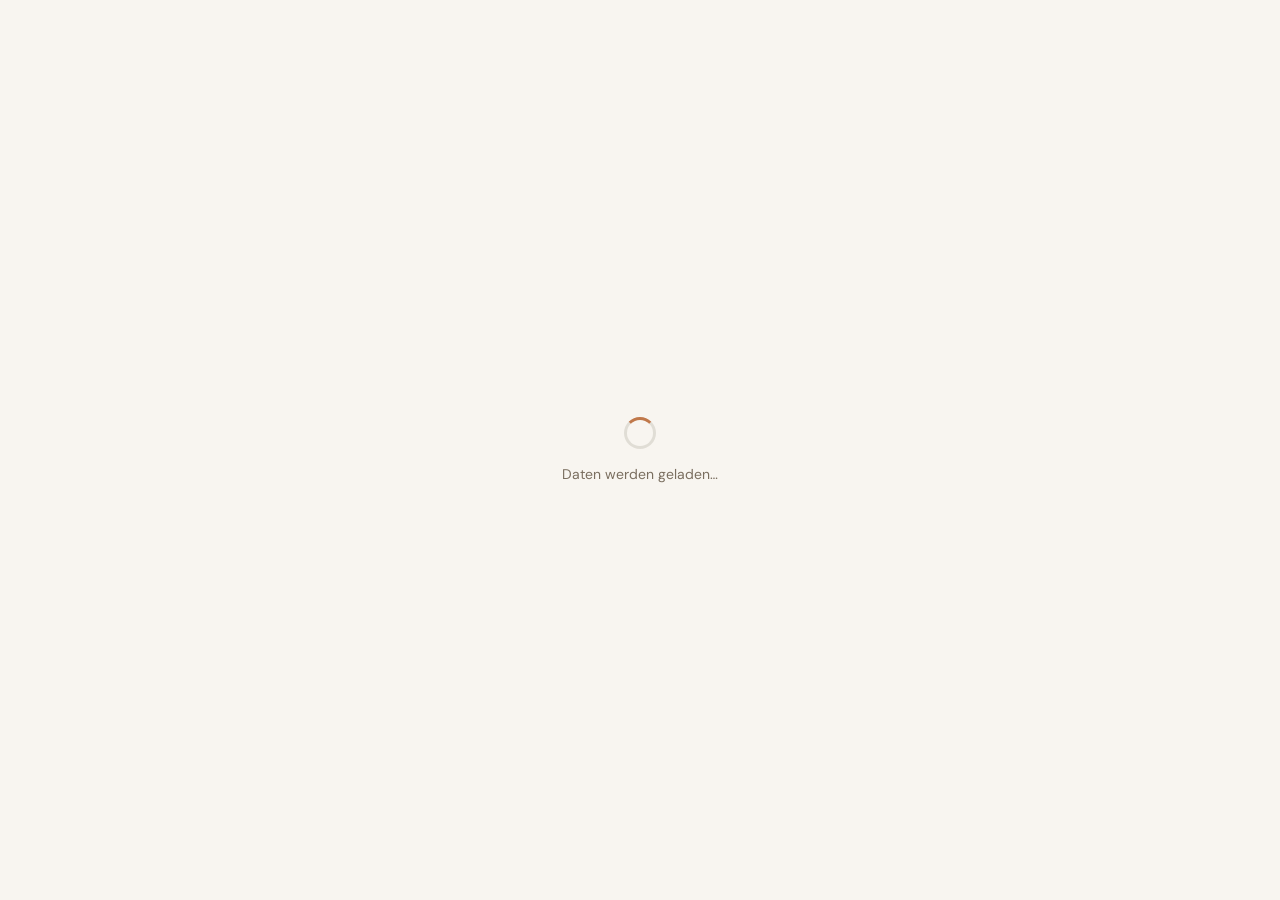
==== commit 12b73973: "Add Auth0 login" ====
--- a/social_planner.html
+++ b/social_planner.html
@@ -5,6 +5,7 @@
 <meta name="viewport" content="width=device-width, initial-scale=1.0">
 <title>Sozialplaner</title>
 <link href="https://fonts.googleapis.com/css2?family=Playfair+Display:wght@400;500&family=DM+Sans:wght@300;400;500&display=swap" rel="stylesheet">
+<script src="https://cdn.auth0.com/js/auth0-spa-js/2.0/auth0-spa-js.production.js"></script>
 <style>
 :root{--bg:#f8f5f0;--surface:#fff;--surface2:#f2ede6;--border:rgba(60,50,30,.12);--text:#2a2218;--muted:#7a6e5f;--accent:#c0784a;--accent2:#5a7a6a;--danger:#b84040;--warn:#9a6a10;--radius:12px;--shadow:0 2px 16px rgba(60,40,10,.08);}
 *{box-sizing:border-box;margin:0;padding:0;}
@@ -156,6 +157,7 @@
   <button onclick="switchPage('activities',this)">Aktivitäten</button>
   <button onclick="switchPage('calendar',this)">Kalender</button>
   <button onclick="switchPage('log',this)">Verlauf</button>
+  <button onclick="logout()" style="color:var(--danger);margin-left:auto;">Abmelden</button>
 </nav>
 
 <!-- HOME -->
@@ -415,10 +417,53 @@
 <script>
 'use strict';
 
-// ============================================================
-// CONFIG — change this to your Netlify URL
-// ============================================================
-const API = 'https://taniasocialplanner.netlify.app/api';
+const API = 'https://sozialplaner-api.onrender.com/api';
+
+// ============================================================
+// AUTH0 CONFIG
+// ============================================================
+const AUTH_CONFIG = {
+  domain: 'sozialplaner.eu.auth0.com',
+  clientId: 'DKassLseyaZgBXCozWZzsXeHrgD22c8np',
+  authorizationParams: {
+    redirect_uri: 'https://taniagur.github.io/social_planner.html',
+    audience: 'https://sozialplaner-api.onrender.com',
+  }
+};
+
+let auth0Client = null;
+let currentUser = null;
+
+async function initAuth() {
+  auth0Client = await auth0.createAuth0Client(AUTH_CONFIG);
+
+  // Handle redirect callback after login
+  if (window.location.search.includes('code=')) {
+    await auth0Client.handleRedirectCallback();
+    window.history.replaceState({}, document.title, window.location.pathname);
+  }
+
+  const isAuthenticated = await auth0Client.isAuthenticated();
+  if (isAuthenticated) {
+    currentUser = await auth0Client.getUser();
+    document.getElementById('loading-overlay').classList.add('hidden');
+    loadDB();
+  } else {
+    await auth0Client.loginWithRedirect();
+  }
+}
+
+async function getToken() {
+  return auth0Client.getTokenSilently({
+    authorizationParams: { audience: 'https://sozialplaner-api.onrender.com' }
+  });
+}
+
+async function logout() {
+  await auth0Client.logout({
+    logoutParams: { returnTo: 'https://taniagur.github.io/social_planner.html' }
+  });
+}
 
 // ============================================================
 // XSS PREVENTION — all user data goes through h()
@@ -438,8 +483,12 @@
 // API LAYER — all CRUD goes through here
 // ============================================================
 async function apiFetch(path, options = {}) {
+  const token = await getToken();
   const res = await fetch(`${API}${path}`, {
-    headers: { 'Content-Type': 'application/json' },
+    headers: {
+      'Content-Type': 'application/json',
+      'Authorization': `Bearer ${token}`,
+    },
     ...options,
   });
   if (!res.ok) {
@@ -1219,7 +1268,7 @@
 
 // Init
 document.getElementById('s-date').value = new Date().toISOString().slice(0,10);
-loadDB();
+initAuth();
 </script>
 </body>
 </html>
